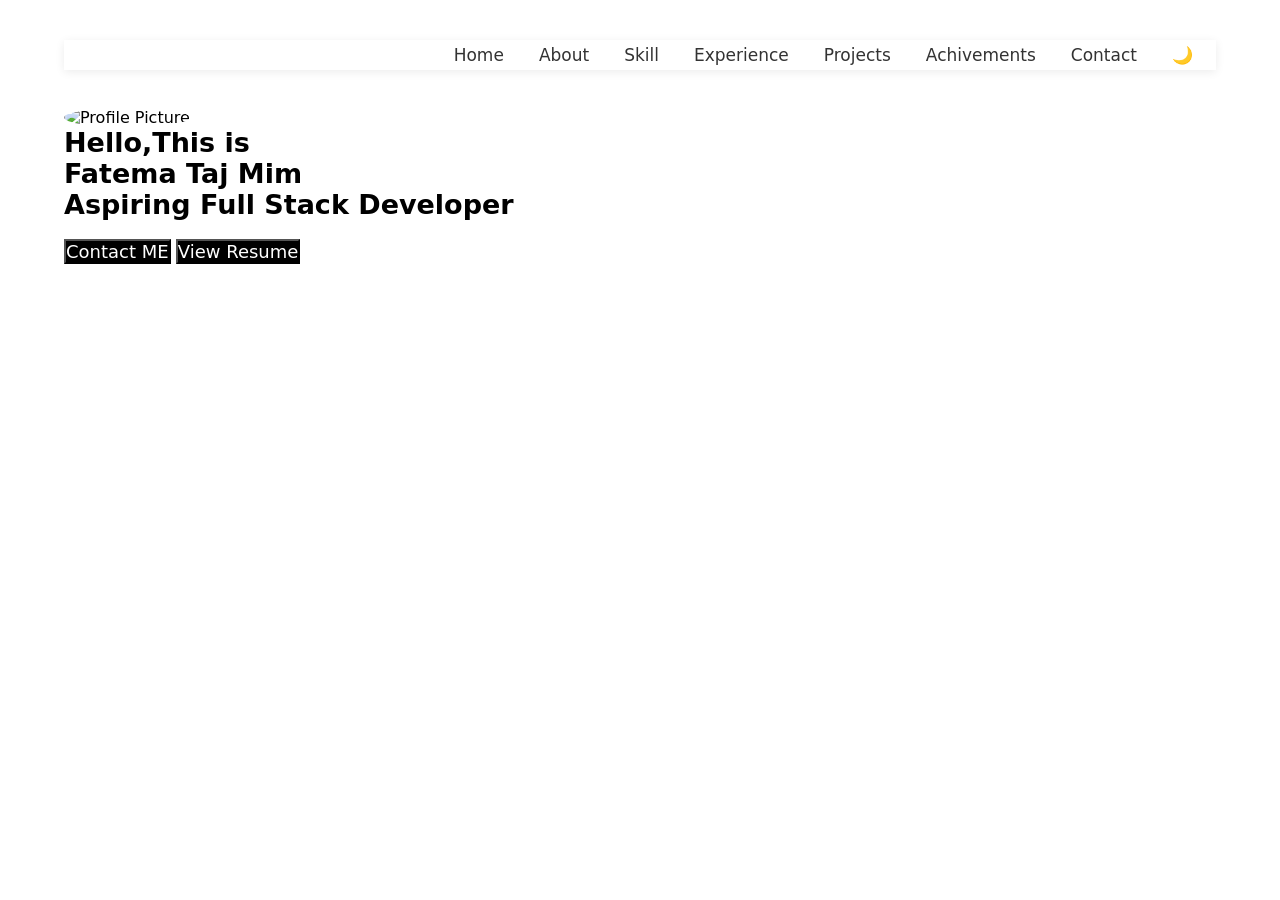
==== front.html @ 82f31d4c "Intially trying to apply my html,css,javascript knowledge through my portfolio project" ====
<!DOCTYPE html>
<html lang="en">
<head >
    <meta charset="UTF-8">
    <meta name="viewport" content="width=device-width, initial-scale=1.0">
    <title>Fatema Taj Mim|Portfolio</title>
    <link rel="Stylesheet" href="style.css">
</head>
<body>
    <nav class="navbar">
        <ul class="nav-links">
            <li><a href="Home.html">Home</a></li>
            <li><a href="About.html">About</a></li>
            <li><a href="Skill.html">Skill</a></li>
            <li><a href="Experience.html">Experience</a></li>
            <li><a href="Projects.html">Projects</a></li>
            <li><a href="Achievement.html">Achivements</a></li>
            <li><a href="Contact.html">Contact</a></li>
            <li><a href="Colormode.html"> 🌙</a></li> <!---letter will change--->
            
        </ul>
       
    </nav>
    <br><br>
      <div class="image">
                 <img src="formal picture.png" alt="Profile Picture">
        </div>
    <section class="intro">
        <h2>Hello,This is</h2><h1>Fatema Taj Mim</h1>
        <h2>Aspiring Full Stack Developer</h2>
    </section>
   
    <br>
    <button onclick="window.location.href='Contact.html'" class="btn">Contact ME</button>
    <button onclick="window.location.href='resume.pdf'" class="btn">View Resume</button>
<srcipt src="script.js"></srcipt>
</body>
</html>
---- style.css ----
*{
    margin:0;
    padding:0;
    box-sizing:border-box;
}

.navbar{
    position:sticky;
    top:0;
    width:100%;
    display:flex;
    justify-content:space-between;
    align-items:center;
    padding:5px 2%;
    background:#fff;
    box-shadow:0 2px 10px rgba(0,0,0,0.08);
    z-index:1000;
}

.nav-links{
    margin-left: auto;
    display:flex;
    list-style:none;
    gap:35px;
}

.nav-links a{
    text-decoration:none;
    color:#333;
    font-size:17px;
    font-weight:500;
    transition:0.3s;
    display:inline-block;
}

.nav-links a:hover{
    color:#000000;
    transform:scale(1.1);
}
body    {
    font-family:system-ui, -apple-system, BlinkMacSystemFont, 'Segoe UI', Roboto, Oxygen, Ubuntu, Cantarell, 'Open Sans', 'Helvetica Neue', sans-serif;
    margin-top: 40px;
    margin-left: 64px;
    margin-right: 64px;
    margin-bottom: 64px;
    border-style:none;
    background-attachment:fixed;
    background-color: rgb(255, 255, 255);
}
a:hover{
    color: #fbf4f4;
    cursor: pointer;
    zoom:10px;
}
.intro{
    text-align: left;
    font-family: system-ui, -apple-system, BlinkMacSystemFont, 'Segoe UI', Roboto, Oxygen, Ubuntu, Cantarell, 'Open Sans', 'Helvetica Neue', sans-serif;
    font-size:large;
    max-width: 500px;
}
.btn{
    background-color: rgb(0, 0, 0);
    font-family: system-ui, -apple-system, BlinkMacSystemFont, 'Segoe UI', Roboto, Oxygen, Ubuntu, Cantarell, 'Open Sans', 'Helvetica Neue', sans-serif;
    font-size:large;
    color: rgb(255, 255, 255);
    

}

.image img{
    width: 250px;
    height:250px;
    border-radius: 50%;
    object-fit: cover;
    margin-left: auto;
}
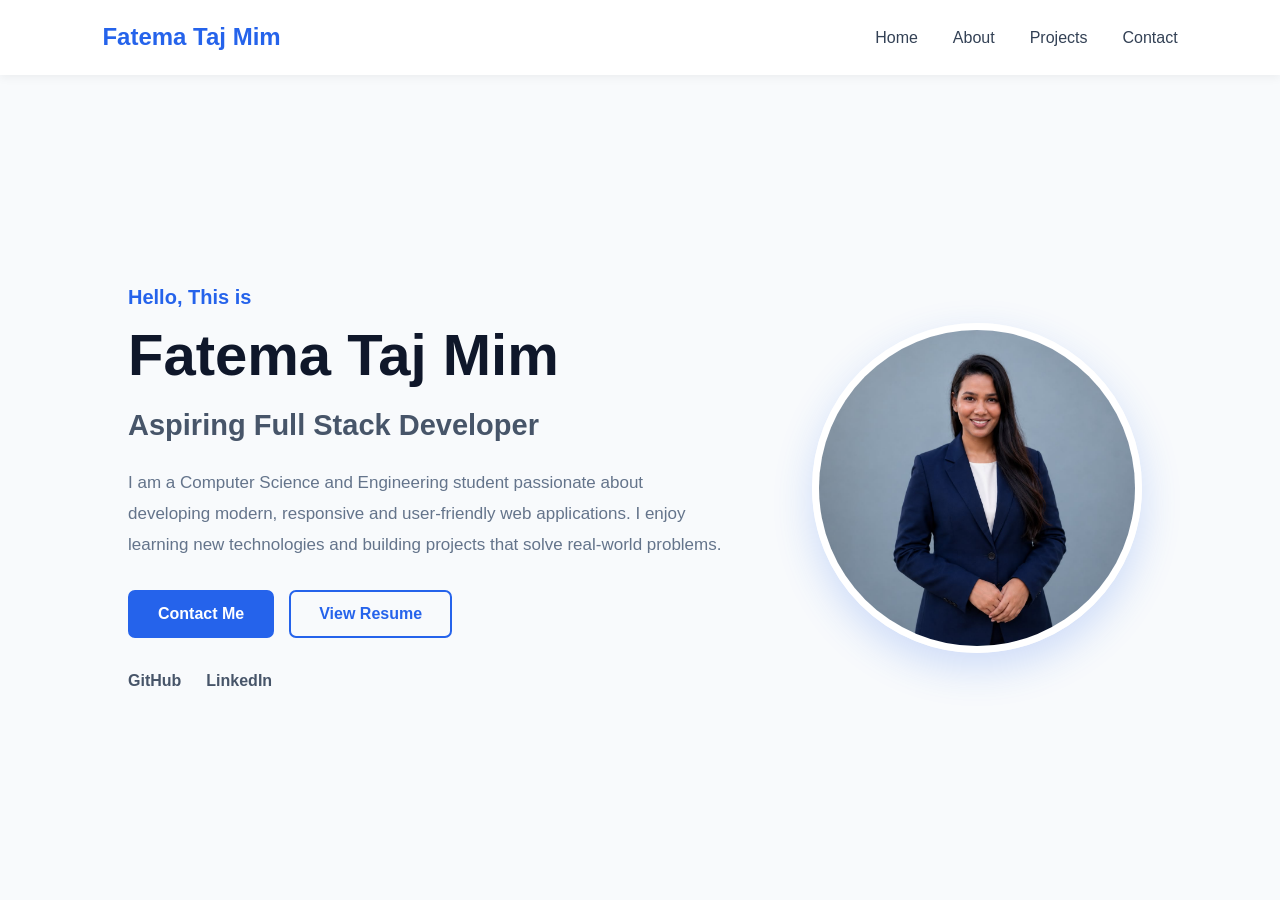
==== commit c7da2d0a: "Create professional portfolio homepage" ====
--- a/front.html
+++ b/front.html
@@ -1,38 +1,134 @@
 <!DOCTYPE html>
 <html lang="en">
-<head >
+
+<head>
+
     <meta charset="UTF-8">
+
     <meta name="viewport" content="width=device-width, initial-scale=1.0">
-    <title>Fatema Taj Mim|Portfolio</title>
-    <link rel="Stylesheet" href="style.css">
+
+    <title>Fatema Taj Mim | Portfolio</title>
+
+    <!-- CSS -->
+    <link rel="stylesheet" href="style.css">
+
+    <!-- JavaScript -->
+    <script src="script.js" defer></script>
+
 </head>
+
 <body>
+
+    <!-- ================================
+         Navigation Bar
+    ================================= -->
+
     <nav class="navbar">
+
+        <div class="logo">
+            <a href="index.html">Fatema Taj Mim</a>
+        </div>
+
         <ul class="nav-links">
-            <li><a href="Home.html">Home</a></li>
-            <li><a href="About.html">About</a></li>
-            <li><a href="Skill.html">Skill</a></li>
-            <li><a href="Experience.html">Experience</a></li>
-            <li><a href="Projects.html">Projects</a></li>
-            <li><a href="Achievement.html">Achivements</a></li>
-            <li><a href="Contact.html">Contact</a></li>
-            <li><a href="Colormode.html"> 🌙</a></li> <!---letter will change--->
-            
+
+            <li>
+                <a href="index.html">Home</a>
+            </li>
+
+            <li>
+                <a href="About.html">About</a>
+            </li>
+
+            <li>
+                <a href="Projects.html">Projects</a>
+            </li>
+
+            <li>
+                <a href="Contact.html">Contact</a>
+            </li>
+
         </ul>
-       
+
     </nav>
-    <br><br>
-      <div class="image">
-                 <img src="formal picture.png" alt="Profile Picture">
+
+
+    <!-- ================================
+         Hero Section
+    ================================= -->
+
+    <section class="hero">
+
+        <!-- Left Side -->
+        <div class="intro">
+
+            <p class="greeting">
+                Hello, This is
+            </p>
+
+            <h1>
+                Fatema Taj Mim
+            </h1>
+
+            <h2>
+                Aspiring Full Stack Developer
+            </h2>
+
+            <p class="description">
+                I am a Computer Science and Engineering student passionate about
+                developing modern, responsive and user-friendly web applications.
+                I enjoy learning new technologies and building projects that
+                solve real-world problems.
+            </p>
+
+
+            <!-- Buttons -->
+            <div class="hero-buttons">
+
+                <button
+                    onclick="window.location.href='Contact.html'"
+                    class="btn contact-btn">
+                    Contact Me
+                </button>
+
+                <button
+                    onclick="window.location.href='resume.pdf'"
+                    class="btn resume-btn">
+                    View Resume
+                </button>
+
+            </div>
+
+
+            <!-- Social Links -->
+            <div class="social-links">
+
+                <a
+                    rel="https://github.com/Taj-mim"
+                    target="_blank">
+                    GitHub
+                </a>
+
+                <a rel="https://www.linkedin.com/in/taj-mim/"
+                    target="_blank">
+                    LinkedIn
+                </a>
+
+            </div>
+
         </div>
-    <section class="intro">
-        <h2>Hello,This is</h2><h1>Fatema Taj Mim</h1>
-        <h2>Aspiring Full Stack Developer</h2>
+
+
+        <!-- Right Side / Profile Picture -->
+        <div class="image">
+
+            <img
+                src="image/formal picture.jpeg"
+                alt="Fatema Taj Mim Profile Picture">
+
+        </div>
+
     </section>
-   
-    <br>
-    <button onclick="window.location.href='Contact.html'" class="btn">Contact ME</button>
-    <button onclick="window.location.href='resume.pdf'" class="btn">View Resume</button>
-<srcipt src="script.js"></srcipt>
+
 </body>
+
 </html>
--- a/style.css
+++ b/style.css
@@ -1,76 +1,508 @@
-*{
-    margin:0;
-    padding:0;
-    box-sizing:border-box;
-}
-
-.navbar{
-    position:sticky;
-    top:0;
-    width:100%;
-    display:flex;
-    justify-content:space-between;
-    align-items:center;
-    padding:5px 2%;
-    background:#fff;
-    box-shadow:0 2px 10px rgba(0,0,0,0.08);
-    z-index:1000;
-}
-
-.nav-links{
-    margin-left: auto;
-    display:flex;
-    list-style:none;
-    gap:35px;
-}
-
-.nav-links a{
-    text-decoration:none;
-    color:#333;
-    font-size:17px;
-    font-weight:500;
-    transition:0.3s;
-    display:inline-block;
-}
-
-.nav-links a:hover{
-    color:#000000;
-    transform:scale(1.1);
-}
-body    {
-    font-family:system-ui, -apple-system, BlinkMacSystemFont, 'Segoe UI', Roboto, Oxygen, Ubuntu, Cantarell, 'Open Sans', 'Helvetica Neue', sans-serif;
-    margin-top: 40px;
-    margin-left: 64px;
-    margin-right: 64px;
-    margin-bottom: 64px;
-    border-style:none;
-    background-attachment:fixed;
-    background-color: rgb(255, 255, 255);
-}
-a:hover{
-    color: #fbf4f4;
+/* ========================================
+   General Settings
+======================================== */
+
+* {
+    margin: 0;
+    padding: 0;
+    box-sizing: border-box;
+}
+
+html {
+    scroll-behavior: smooth;
+}
+
+body {
+    font-family: Arial, Helvetica, sans-serif;
+    background-color: #f8fafc;
+    color: #1e293b;
+    line-height: 1.6;
+}
+
+
+/* ========================================
+   Navigation Bar
+======================================== */
+
+.navbar {
+    width: 100%;
+    min-height: 75px;
+
+    padding: 0 8%;
+
+    display: flex;
+    justify-content: space-between;
+    align-items: center;
+
+    background-color: #ffffff;
+
+    box-shadow: 0 2px 10px rgba(0, 0, 0, 0.06);
+
+    position: sticky;
+    top: 0;
+
+    z-index: 1000;
+}
+
+
+/* Logo */
+
+.logo a {
+    text-decoration: none;
+
+    color: #2563eb;
+
+    font-size: 24px;
+    font-weight: 700;
+
+    transition: 0.3s;
+}
+
+.logo a:hover {
+    color: #1d4ed8;
+}
+
+
+/* Navigation Links */
+
+.nav-links {
+    display: flex;
+
+    align-items: center;
+
+    gap: 35px;
+
+    list-style: none;
+}
+
+.nav-links a {
+    position: relative;
+
+    text-decoration: none;
+
+    color: #334155;
+
+    font-size: 16px;
+    font-weight: 500;
+
+    padding: 5px 0;
+
+    transition: color 0.3s ease;
+}
+
+
+/* Hover */
+
+.nav-links a:hover {
+    color: #2563eb;
+}
+
+
+/* Active Link */
+
+.nav-links a.active {
+    color: #2563eb;
+}
+
+
+/* Active Link Underline */
+
+.nav-links a.active::after {
+    content: "";
+
+    position: absolute;
+
+    left: 0;
+    bottom: -5px;
+
+    width: 100%;
+    height: 2px;
+
+    background-color: #2563eb;
+
+    border-radius: 5px;
+}
+
+
+/* ========================================
+   Hero Section
+======================================== */
+
+.hero {
+    min-height: calc(100vh - 75px);
+
+    padding: 80px 10%;
+
+    display: flex;
+
+    align-items: center;
+
+    justify-content: space-between;
+
+    gap: 70px;
+}
+
+
+/* ========================================
+   Introduction
+======================================== */
+
+.intro {
+    flex: 1;
+
+    max-width: 650px;
+}
+
+
+/* Greeting */
+
+.greeting {
+    color: #2563eb;
+
+    font-size: 20px;
+
+    font-weight: 600;
+
+    margin-bottom: 10px;
+}
+
+
+/* Name */
+
+.intro h1 {
+    font-size: 58px;
+
+    font-weight: 700;
+
+    line-height: 1.1;
+
+    color: #0f172a;
+
+    margin-bottom: 15px;
+}
+
+
+/* Job Title */
+
+.intro h2 {
+    font-size: 29px;
+
+    font-weight: 600;
+
+    color: #475569;
+
+    margin-bottom: 20px;
+}
+
+
+/* Description */
+
+.description {
+    max-width: 600px;
+
+    font-size: 17px;
+
+    color: #64748b;
+
+    line-height: 1.8;
+
+    margin-bottom: 30px;
+}
+
+
+/* ========================================
+   Buttons
+======================================== */
+
+.hero-buttons {
+    display: flex;
+
+    gap: 15px;
+
+    margin-top: 10px;
+}
+
+
+.btn {
+    padding: 13px 28px;
+
+    border-radius: 7px;
+
+    font-size: 16px;
+
+    font-weight: 600;
+
     cursor: pointer;
-    zoom:10px;
-}
-.intro{
-    text-align: left;
-    font-family: system-ui, -apple-system, BlinkMacSystemFont, 'Segoe UI', Roboto, Oxygen, Ubuntu, Cantarell, 'Open Sans', 'Helvetica Neue', sans-serif;
-    font-size:large;
-    max-width: 500px;
-}
-.btn{
-    background-color: rgb(0, 0, 0);
-    font-family: system-ui, -apple-system, BlinkMacSystemFont, 'Segoe UI', Roboto, Oxygen, Ubuntu, Cantarell, 'Open Sans', 'Helvetica Neue', sans-serif;
-    font-size:large;
-    color: rgb(255, 255, 255);
-    
-
-}
-
-.image img{
-    width: 250px;
-    height:250px;
+
+    transition: all 0.3s ease;
+}
+
+
+/* Contact Button */
+
+.contact-btn {
+    background-color: #2563eb;
+
+    color: white;
+
+    border: 2px solid #2563eb;
+}
+
+.contact-btn:hover {
+    background-color: #1d4ed8;
+
+    border-color: #1d4ed8;
+
+    transform: translateY(-3px);
+
+    box-shadow: 0 8px 20px rgba(37, 99, 235, 0.25);
+}
+
+
+/* Resume Button */
+
+.resume-btn {
+    background-color: transparent;
+
+    color: #2563eb;
+
+    border: 2px solid #2563eb;
+}
+
+.resume-btn:hover {
+    background-color: #2563eb;
+
+    color: white;
+
+    transform: translateY(-3px);
+}
+
+
+/* ========================================
+   Social Links
+======================================== */
+
+.social-links {
+    display: flex;
+
+    gap: 25px;
+
+    margin-top: 30px;
+}
+
+.social-links a {
+    text-decoration: none;
+
+    color: #475569;
+
+    font-size: 16px;
+
+    font-weight: 600;
+
+    transition: all 0.3s ease;
+}
+
+.social-links a:hover {
+    color: #2563eb;
+
+    transform: translateY(-2px);
+}
+
+
+/* ========================================
+   Profile Image
+======================================== */
+
+.image {
+    flex: 0 0 350px;
+
+    display: flex;
+
+    justify-content: center;
+
+    align-items: center;
+}
+
+
+.image img {
+    width: 330px;
+    height: 330px;
+
+    object-fit: cover;
+
     border-radius: 50%;
-    object-fit: cover;
-    margin-left: auto;
+
+    border: 7px solid #ffffff;
+
+    box-shadow:
+        0 15px 40px rgba(37, 99, 235, 0.20);
+
+    transition: transform 0.4s ease,
+                box-shadow 0.4s ease;
+}
+
+
+/* ========================================
+   Tablet
+======================================== */
+
+@media (max-width: 900px) {
+
+    .hero {
+        padding: 60px 6%;
+
+        gap: 40px;
+    }
+
+    .intro h1 {
+        font-size: 45px;
+    }
+
+    .intro h2 {
+        font-size: 24px;
+    }
+
+    .image {
+        flex: 0 0 280px;
+    }
+
+    .image img {
+        width: 270px;
+        height: 270px;
+    }
+}
+
+
+/* ========================================
+   Mobile
+======================================== */
+
+@media (max-width: 700px) {
+
+    .navbar {
+        padding: 20px 5%;
+
+        flex-direction: column;
+
+        gap: 15px;
+    }
+
+
+    .logo a {
+        font-size: 22px;
+    }
+
+
+    .nav-links {
+        gap: 18px;
+    }
+
+
+    .nav-links a {
+        font-size: 14px;
+    }
+
+
+    .hero {
+        padding: 60px 5%;
+
+        flex-direction: column-reverse;
+
+        text-align: center;
+    }
+
+
+    .image {
+        flex: none;
+    }
+
+
+    .image img {
+        width: 240px;
+        height: 240px;
+    }
+
+
+    .intro {
+        max-width: 100%;
+    }
+
+
+    .intro h1 {
+        font-size: 40px;
+    }
+
+
+    .intro h2 {
+        font-size: 22px;
+    }
+
+
+    .greeting {
+        font-size: 18px;
+    }
+
+
+    .description {
+        font-size: 15px;
+    }
+
+
+    .hero-buttons {
+        justify-content: center;
+
+        flex-wrap: wrap;
+    }
+
+
+    .social-links {
+        justify-content: center;
+    }
+}
+
+
+/* ========================================
+   Small Mobile
+======================================== */
+
+@media (max-width: 450px) {
+
+    .nav-links {
+        gap: 12px;
+    }
+
+
+    .nav-links a {
+        font-size: 13px;
+    }
+
+
+    .image img {
+        width: 200px;
+        height: 200px;
+    }
+
+
+    .intro h1 {
+        font-size: 34px;
+    }
+
+
+    .intro h2 {
+        font-size: 20px;
+    }
+
+
+    .hero-buttons {
+        flex-direction: column;
+
+        align-items: center;
+    }
+
+
+    .btn {
+        width: 100%;
+
+        max-width: 220px;
+    }
 }
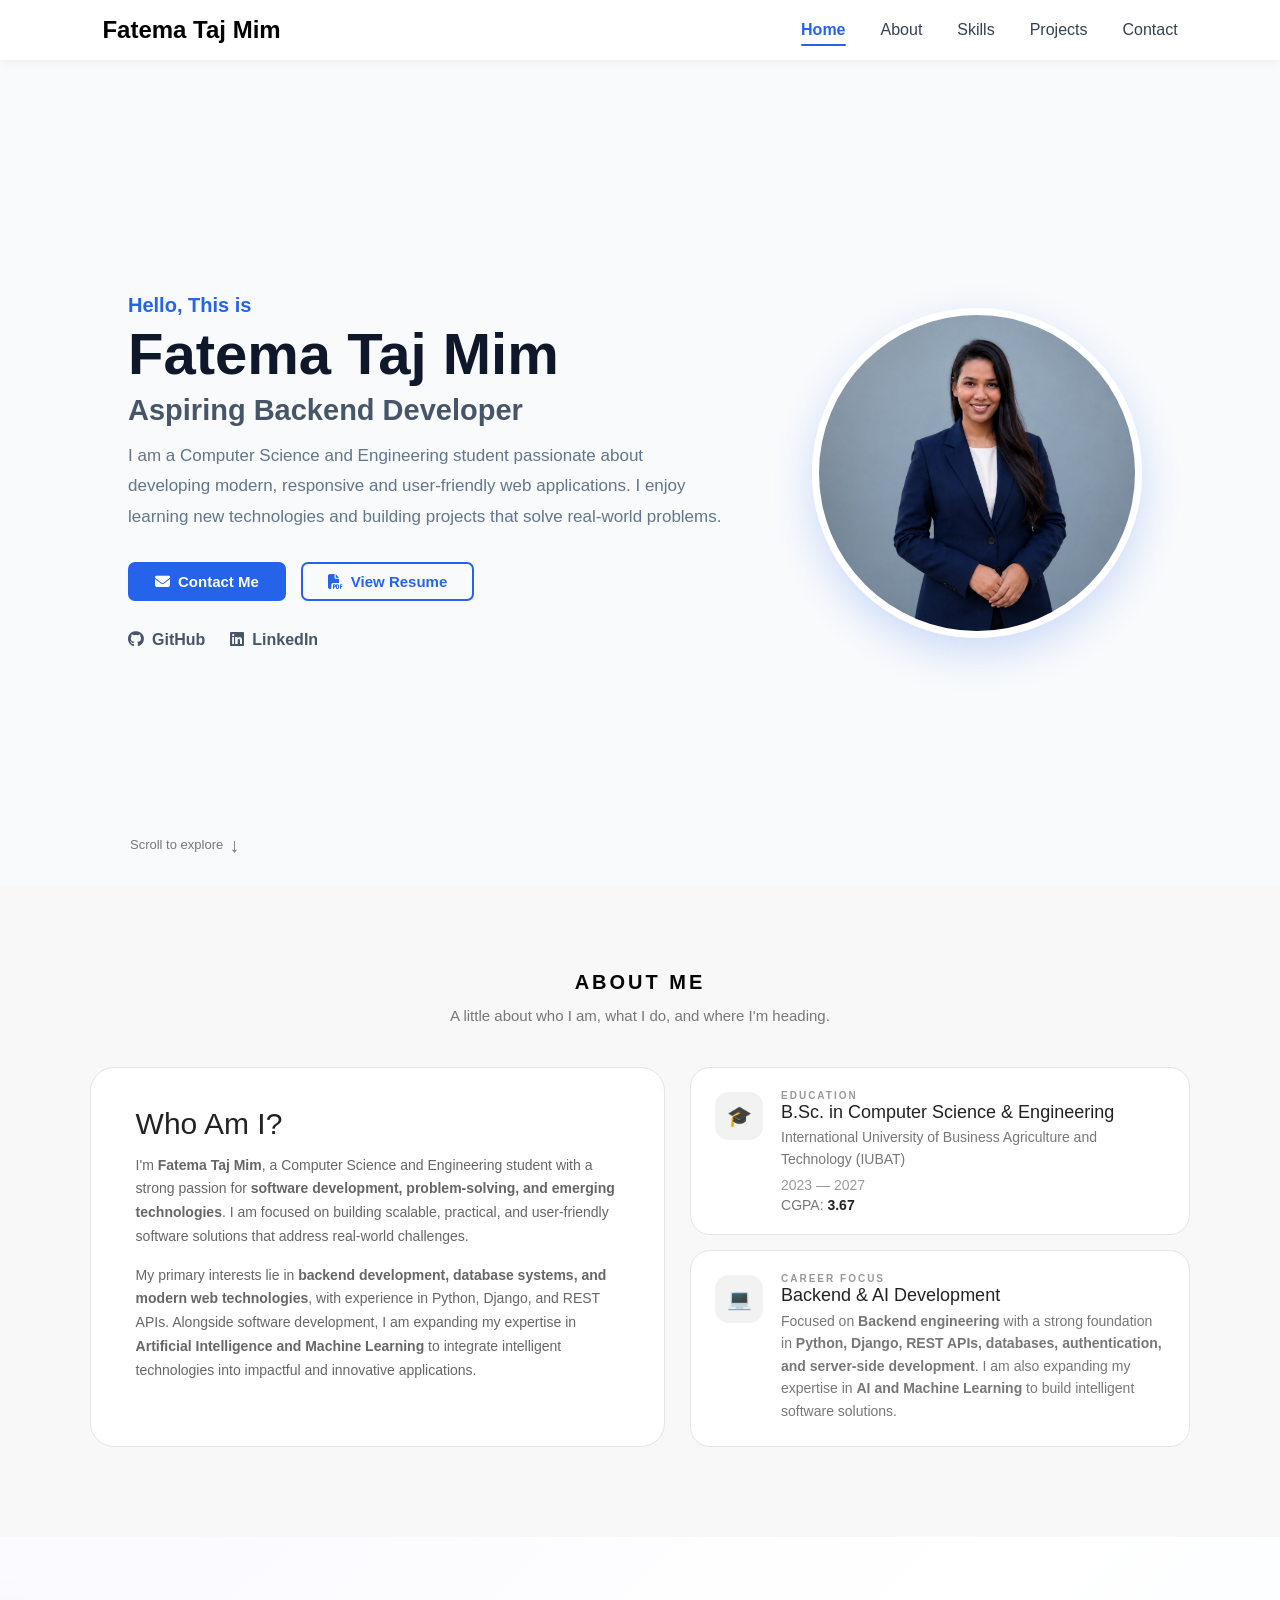
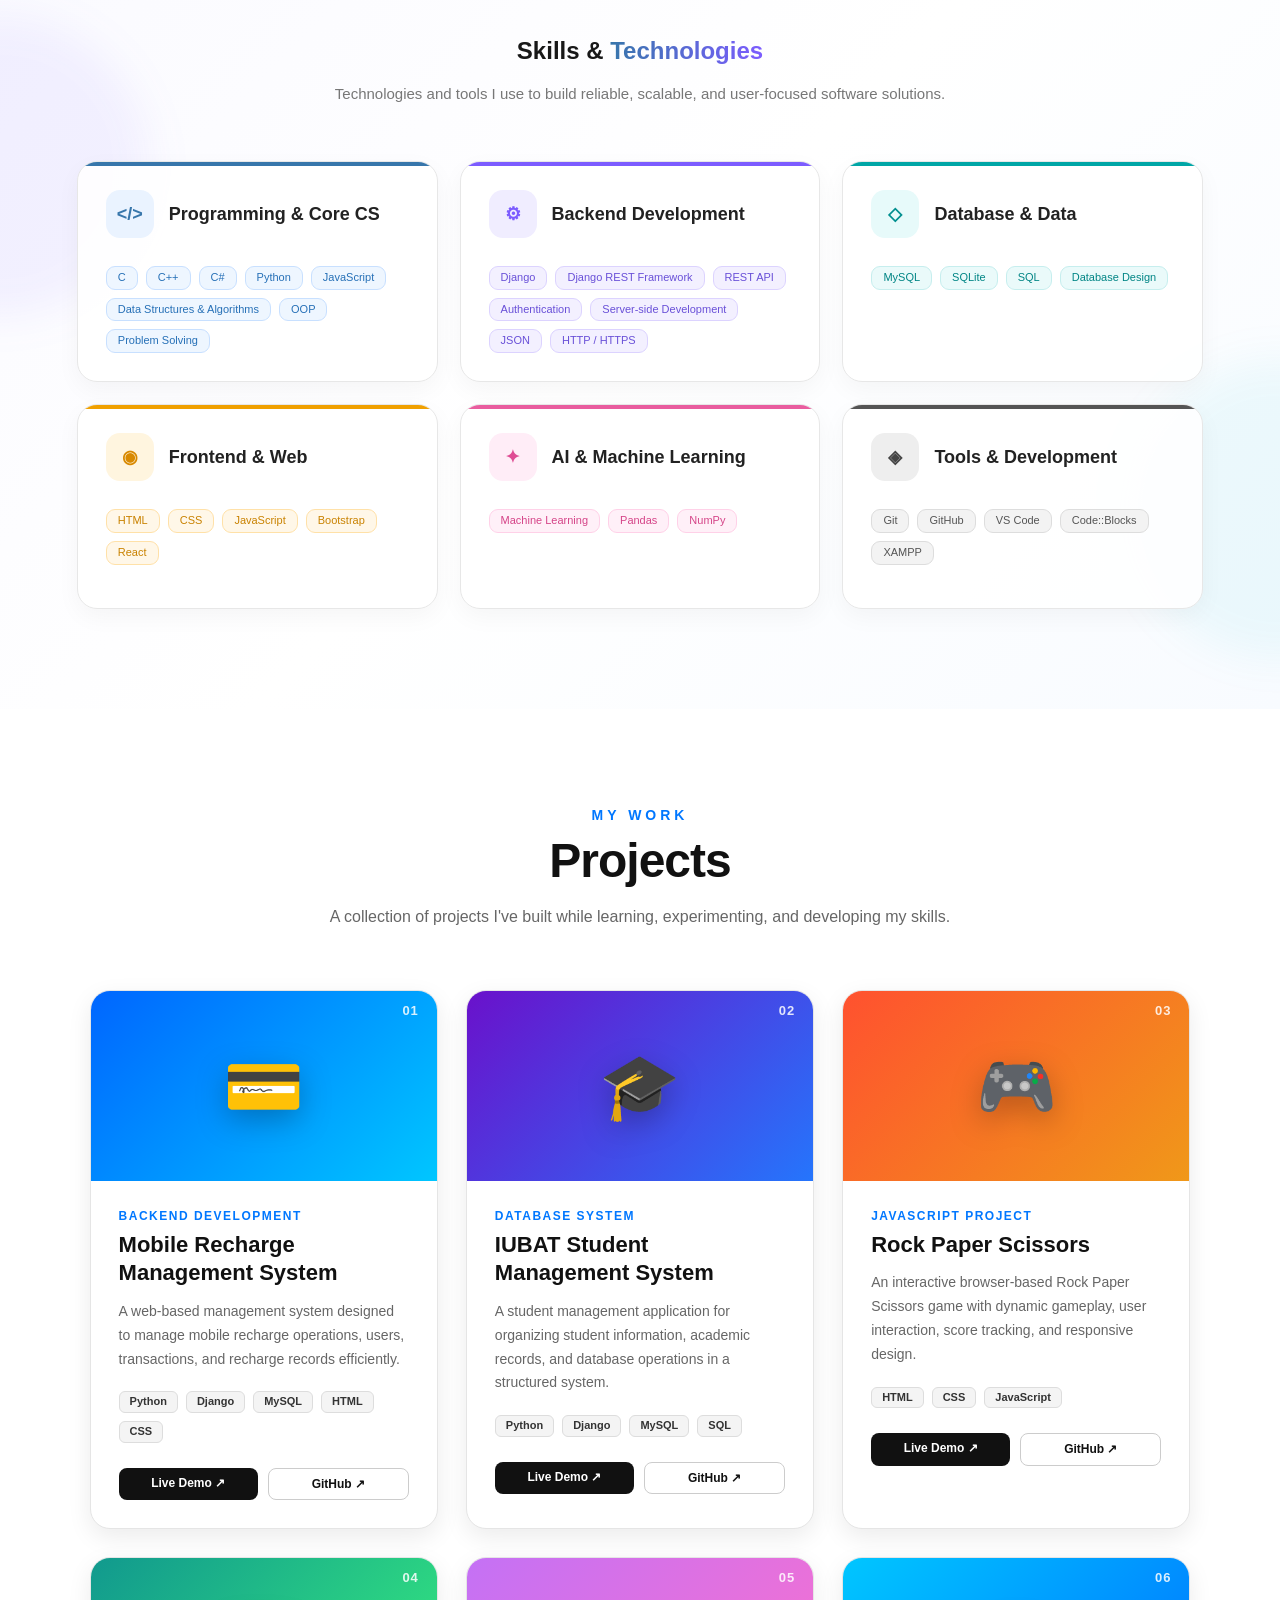
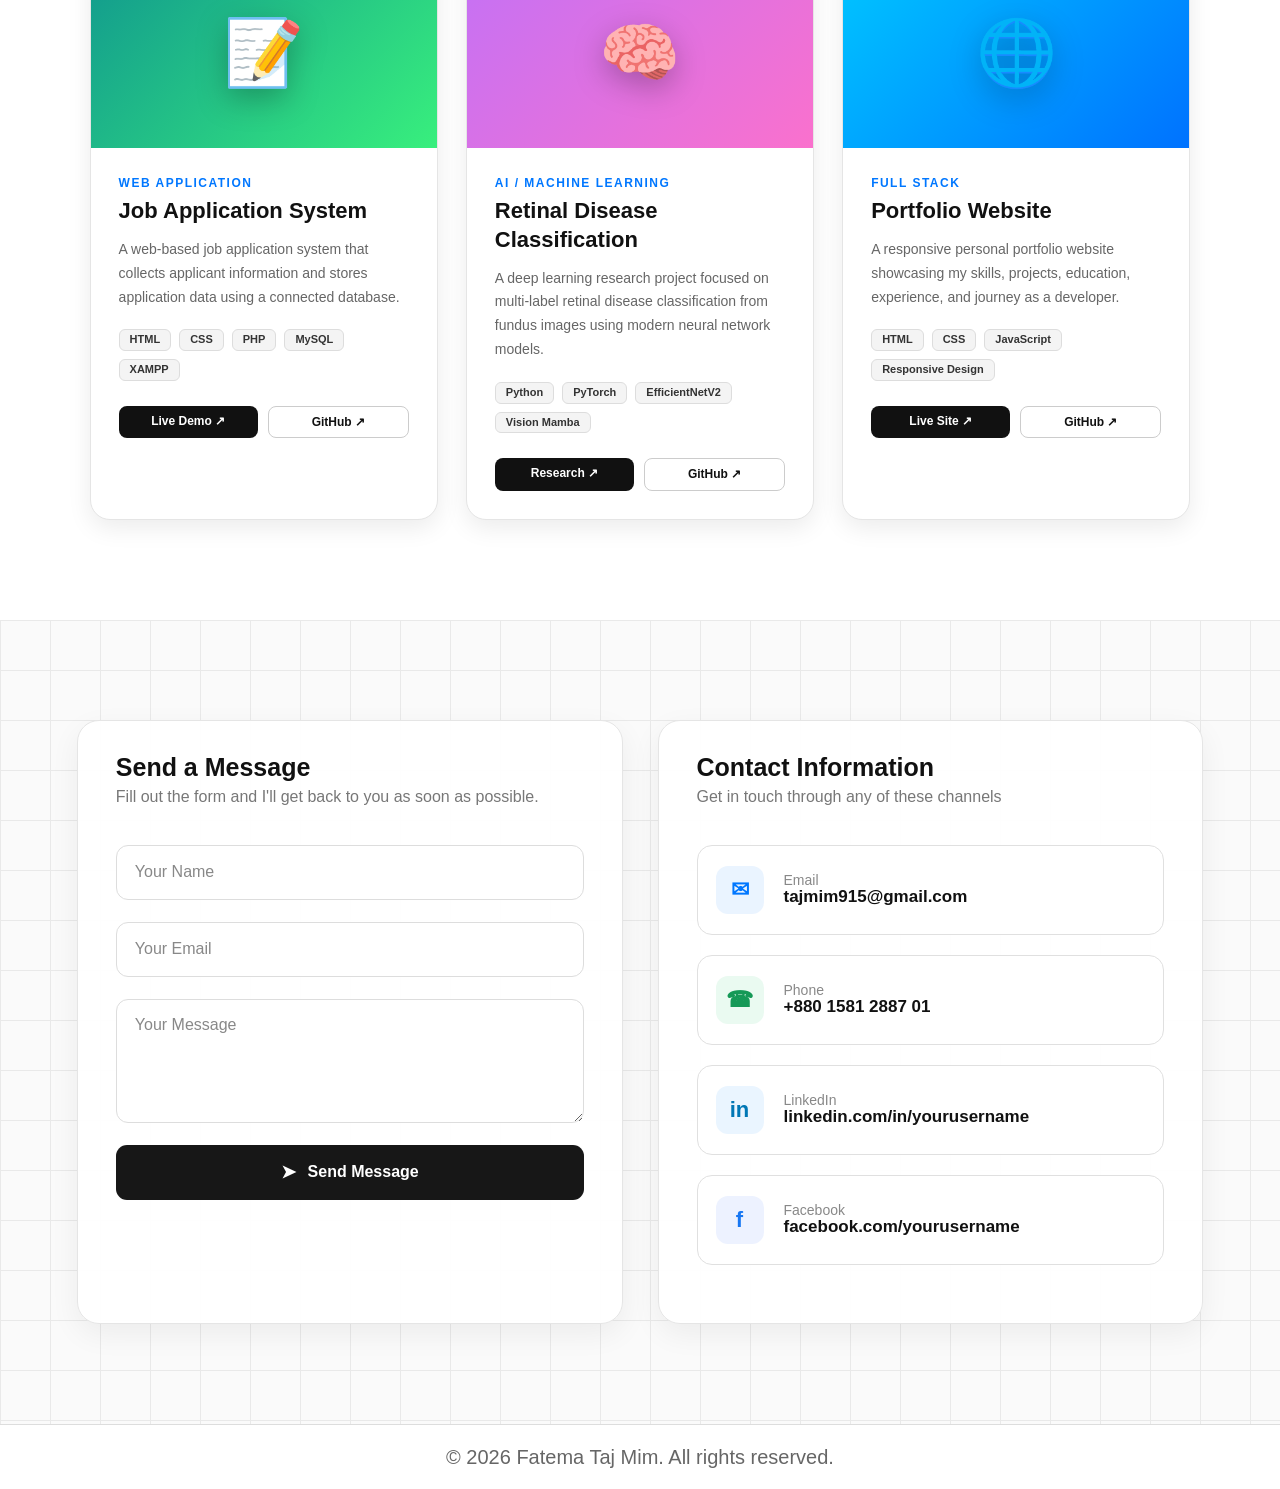
==== commit fe067b52: "Finalize portfolio design and layout" ====
--- a/front.html
+++ b/front.html
@@ -12,51 +12,41 @@
     <!-- CSS -->
     <link rel="stylesheet" href="style.css">
 
+    <link
+    rel="stylesheet"
+    href="https://cdnjs.cloudflare.com/ajax/libs/font-awesome/6.5.2/css/all.min.css">
+    
     <!-- JavaScript -->
     <script src="script.js" defer></script>
 
+
 </head>
 
 <body>
 
-    <!-- ================================
-         Navigation Bar
-    ================================= -->
+    <!--  NAVIGATION BAR -->
 
     <nav class="navbar">
 
         <div class="logo">
-            <a href="index.html">Fatema Taj Mim</a>
+            <a href="#home">Fatema Taj Mim</a>
         </div>
 
         <ul class="nav-links">
-
-            <li>
-                <a href="index.html">Home</a>
-            </li>
-
-            <li>
-                <a href="About.html">About</a>
-            </li>
-
-            <li>
-                <a href="Projects.html">Projects</a>
-            </li>
-
-            <li>
-                <a href="Contact.html">Contact</a>
-            </li>
-
+            <li><a href="#home">Home</a></li>
+            <li><a href="#about">About</a></li>
+            <li><a href="#skills">Skills</a></li>
+            <!-- THIS WILL I USE LETTER <li><a href="#experience">Experience</a></li> -->
+            <li><a href="#projects">Projects</a></li>
+            <li><a href="#contact">Contact</a></li>
         </ul>
 
     </nav>
 
 
-    <!-- ================================
-         Hero Section
-    ================================= -->
-
-    <section class="hero">
+    <!--  HERO / HOME SECTION  -->
+
+    <section id="home" class="hero">
 
         <!-- Left Side -->
         <div class="intro">
@@ -70,7 +60,7 @@
             </h1>
 
             <h2>
-                Aspiring Full Stack Developer
+                Aspiring Backend Developer
             </h2>
 
             <p class="description">
@@ -84,39 +74,63 @@
             <!-- Buttons -->
             <div class="hero-buttons">
 
-                <button
-                    onclick="window.location.href='Contact.html'"
-                    class="btn contact-btn">
-                    Contact Me
-                </button>
-
-                <button
-                    onclick="window.location.href='resume.pdf'"
-                    class="btn resume-btn">
-                    View Resume
-                </button>
-
-            </div>
-
-
-            <!-- Social Links -->
-            <div class="social-links">
-
-                <a
-                    rel="https://github.com/Taj-mim"
-                    target="_blank">
-                    GitHub
-                </a>
-
-                <a rel="https://www.linkedin.com/in/taj-mim/"
-                    target="_blank">
-                    LinkedIn
-                </a>
-
-            </div>
-
-        </div>
-
+            <!-- Contact Me -->
+            <button
+                onclick="location.href='#contact'"
+                class="btn contact-btn">
+
+                <i class="fa-solid fa-envelope"></i>
+                Contact Me
+
+            </button>
+
+
+            <!-- View Resume -->
+            <button
+                onclick="window.open('image/Resume-Fatematajmim.pdf', '_blank')"
+                class="btn resume-btn">
+
+                <i class="fa-solid fa-file-pdf"></i>
+                View Resume
+
+            </button>
+
+        </div>
+
+
+        <!-- Social Links -->
+
+        <div class="social-links">
+
+            <!-- GitHub -->
+            <a
+                href="https://github.com/Taj-mim"
+                target="_blank"
+                rel="noopener noreferrer">
+
+                <i class="fa-brands fa-github"></i>
+                GitHub
+
+            </a>
+
+
+            <!-- LinkedIn -->
+            <a
+                href="https://www.linkedin.com/in/taj-mim/"
+                target="_blank"
+                rel="noopener noreferrer">
+
+                <i class="fa-brands fa-linkedin"></i>
+                LinkedIn
+
+            </a>
+           
+        </div>
+        <a href="#about" class="scroll-explore">
+            <span>Scroll to explore</span>
+            <span class="arrow">↓</span>
+        </a>
+    </div>
 
         <!-- Right Side / Profile Picture -->
         <div class="image">
@@ -129,6 +143,837 @@
 
     </section>
 
+
+    <!-- ABOUT SECTION  -->
+
+    <section id="about" class="about-section">
+
+        <div class="about-container">
+
+            <!-- Section Heading -->
+            <div class="section-heading">
+                <span class="section-tag">ABOUT ME</span>
+                <p>
+                    A little about who I am, what I do, and where I'm heading.
+                </p>
+            </div>
+
+            <!-- About Content -->
+            <div class="about-content">
+
+                <!-- Left Side -->
+                <div class="about-intro">
+
+                    <div class="about-card main-card">
+                        
+
+                        <h3>Who Am I?</h3>
+
+                        <p>
+                            I'm <strong>Fatema Taj Mim</strong>, a Computer Science and Engineering
+                            student with a strong passion for <strong>software development,
+                            problem-solving, and emerging technologies</strong>. I am focused on
+                            building scalable, practical, and user-friendly software solutions
+                            that address real-world challenges.
+                        </p>
+
+                        <p>
+                            My primary interests lie in <strong>backend development, database
+                            systems, and modern web technologies</strong>, with experience in
+                            Python, Django, and REST APIs. Alongside software development, I am
+                            expanding my expertise in <strong>Artificial Intelligence and Machine
+                            Learning</strong> to integrate intelligent technologies into impactful
+                            and innovative applications.
+                        </p>
+
+                       
+                    </div>
+
+                </div>
+
+
+                <!-- Right Side -->
+                <div class="about-details">
+
+                    <!-- Education -->
+                    <div class="detail-card">
+                        <div class="detail-icon">🎓</div>
+
+                        <div>
+                            <span class="detail-label">EDUCATION</span>
+
+                            <h3>
+                                B.Sc. in Computer Science & Engineering
+                            </h3>
+
+                            <p>
+                                International University of Business Agriculture
+                                and Technology (IUBAT)
+                            </p>
+
+                            <span class="detail-year">
+                                2023 — 2027
+                            </span>
+                            <span class="CGPA">
+                                CGPA: <strong>3.67</strong>
+                            </span>
+                            
+                        </div>
+                    </div>
+
+
+                    <!-- Career -->
+                    <div class="detail-card">
+                        <div class="detail-icon">💻</div>
+
+                        <div>
+                            <span class="detail-label">CAREER FOCUS</span>
+
+                            <h3>Backend & AI Development</h3>
+
+                           <p>
+                                Focused on <strong>Backend engineering</strong> with a strong foundation
+                                in <strong>Python, Django, REST APIs, databases, authentication, and
+                                server-side development</strong>. I am also expanding my expertise in
+                                <strong>AI and Machine Learning</strong> to build intelligent software
+                                solutions.
+                            </p>
+                        </div>
+                    </div>
+                </div>
+
+            </div>
+
+        </div>
+
+    </section>
+
+
+    <!--  SKILLS SECTION  -->
+
+    <!-- ================= SKILLS SECTION ================= -->
+
+    <section id="skills" class="skills-section">
+
+        <div class="skills-container">
+
+            <!-- Heading -->
+            <div class="skills-heading">
+                <h2>
+                    Skills & <span>Technologies</span>
+                </h2>
+
+                <p>
+                    Technologies and tools I use to build reliable,
+                    scalable, and user-focused software solutions.
+                </p>
+
+            </div>
+
+
+            <!-- Skills Grid -->
+            <div class="skills-grid">
+
+    <!-- 1. Programming & Core CS -->
+    <div class="skill-card programming-card">
+
+        <div class="skill-card-header">
+
+            <div class="skill-icon">
+                &lt;/&gt;
+            </div>
+
+            <div>
+                <h3>Programming & Core CS</h3>
+            </div>
+
+        </div>
+
+        <div class="skill-tags">
+            <span>C</span>
+            <span>C++</span>
+            <span>C#</span>
+            <span>Python</span>
+            <span>JavaScript</span>
+            <span>Data Structures & Algorithms</span>
+            <span>OOP</span>
+            <span>Problem Solving</span>
+        </div>
+
+    </div>
+
+
+    <!-- 2. Backend Development -->
+    <div class="skill-card backend-card">
+
+        <div class="skill-card-header">
+
+            <div class="skill-icon">
+                ⚙
+            </div>
+
+            <div>
+                <h3>Backend Development</h3>
+            </div>
+
+        </div>
+
+        <div class="skill-tags">
+            <span>Django</span>
+            <span>Django REST Framework</span>
+            <span>REST API</span>
+            <span>Authentication</span>
+            <span>Server-side Development</span>
+            <span>JSON</span>
+            <span>HTTP / HTTPS</span>
+        </div>
+
+    </div>
+
+
+    <!-- 3. Database & Data -->
+    <div class="skill-card database-card">
+
+        <div class="skill-card-header">
+
+            <div class="skill-icon">
+                ◇
+            </div>
+
+            <div>
+                <h3>Database & Data</h3>
+            </div>
+
+        </div>
+
+        <div class="skill-tags">
+            <span>MySQL</span>
+            <span>SQLite</span>
+            <span>SQL</span>
+            <span>Database Design</span>
+            
+        </div>
+
+    </div>
+
+
+    <!-- 4. Frontend & Web -->
+    <div class="skill-card frontend-card">
+
+        <div class="skill-card-header">
+
+            <div class="skill-icon">
+                ◉
+            </div>
+
+            <div>
+                <h3>Frontend & Web</h3>
+            </div>
+
+        </div>
+
+        <div class="skill-tags">
+            <span>HTML</span>
+            <span>CSS</span>
+            <span>JavaScript</span>
+            <span>Bootstrap</span>
+            <span>React</span>
+        </div>
+
+    </div>
+
+
+    <!-- 5. AI & Machine Learning -->
+    <div class="skill-card ai-card">
+
+        <div class="skill-card-header">
+
+            <div class="skill-icon">
+                ✦
+            </div>
+
+            <div>
+                <h3>AI & Machine Learning</h3>
+            </div>
+
+        </div>
+
+        <div class="skill-tags">
+            <span>Machine Learning</span>
+            <span>Pandas</span>
+            <span>NumPy</span>
+            <!-- <span>Deep Learning</span>
+            <span>Computer Vision</span>
+            <span>PyTorch</span> -->
+            
+        </div>
+
+    </div>
+
+
+    <!-- 6. Tools & Development -->
+    <div class="skill-card tools-card">
+
+        <div class="skill-card-header">
+
+            <div class="skill-icon">
+                ◈
+            </div>
+
+            <div>
+                <h3>Tools & Development</h3>
+            </div>
+
+        </div>
+
+        <div class="skill-tags">
+            <span>Git</span>
+            <span>GitHub</span>
+            <span>VS Code</span>
+            <span>Code::Blocks</span>
+            <span>XAMPP</span>
+        </div>
+
+    </div>
+
+</div>
+
+        </div>
+
+    </section>
+
+
+    <!--  EXPERIENCE SECTION 
+
+    <section id="experience" class="content-section">
+
+        <h2>Experience</h2>
+
+        <p>
+            My experience and professional activities.
+        </p>
+
+    </section> -->
+
+
+    <!-- PROJECTS SECTION  -->
+
+    <!-- ================= PROJECTS SECTION ================= -->
+
+<section class="projects-section" id="projects">
+
+    <div class="section-heading">
+
+        <span class="section-tag">MY WORK</span>
+
+        <h2>Projects</h2>
+
+        <p>
+            A collection of projects I've built while learning,
+            experimenting, and developing my skills.
+        </p>
+
+    </div>
+
+
+    <div class="projects-grid">
+
+
+        <!-- Project 1 -->
+        <div class="project-card">
+
+            <div class="project-image project-blue">
+
+                <div class="project-icon">
+                    💳
+                </div>
+
+                <span class="project-number">01</span>
+
+            </div>
+
+
+            <div class="project-content">
+
+                <span class="project-category">
+                    Backend Development
+                </span>
+
+                <h3>Mobile Recharge Management System</h3>
+
+                <p>
+                    A web-based management system designed to manage
+                    mobile recharge operations, users, transactions,
+                    and recharge records efficiently.
+                </p>
+
+
+                <div class="project-tech">
+
+                    <span>Python</span>
+                    <span>Django</span>
+                    <span>MySQL</span>
+                    <span>HTML</span>
+                    <span>CSS</span>
+
+                </div>
+
+
+                <div class="project-links">
+
+                    <a href="#" class="project-btn primary-btn">
+                        Live Demo ↗
+                    </a>
+
+                    <a href="#" class="project-btn github-btn">
+                        GitHub ↗
+                    </a>
+
+                </div>
+
+            </div>
+
+        </div>
+
+
+
+        <!-- Project 2 -->
+        <div class="project-card">
+
+            <div class="project-image project-purple">
+
+                <div class="project-icon">
+                    🎓
+                </div>
+
+                <span class="project-number">02</span>
+
+            </div>
+
+
+            <div class="project-content">
+
+                <span class="project-category">
+                    Database System
+                </span>
+
+                <h3>IUBAT Student Management System</h3>
+
+                <p>
+                    A student management application for organizing
+                    student information, academic records, and
+                    database operations in a structured system.
+                </p>
+
+
+                <div class="project-tech">
+
+                    <span>Python</span>
+                    <span>Django</span>
+                    <span>MySQL</span>
+                    <span>SQL</span>
+
+                </div>
+
+
+                <div class="project-links">
+
+                    <a href="#" class="project-btn primary-btn">
+                        Live Demo ↗
+                    </a>
+
+                    <a href="#" class="project-btn github-btn">
+                        GitHub ↗
+                    </a>
+
+                </div>
+
+            </div>
+
+        </div>
+
+
+
+        <!-- Project 3 -->
+        <div class="project-card">
+
+            <div class="project-image project-orange">
+
+                <div class="project-icon">
+                    🎮
+                </div>
+
+                <span class="project-number">03</span>
+
+            </div>
+
+
+            <div class="project-content">
+
+                <span class="project-category">
+                    JavaScript Project
+                </span>
+
+                <h3>Rock Paper Scissors</h3>
+
+                <p>
+                    An interactive browser-based Rock Paper Scissors
+                    game with dynamic gameplay, user interaction,
+                    score tracking, and responsive design.
+                </p>
+
+
+                <div class="project-tech">
+
+                    <span>HTML</span>
+                    <span>CSS</span>
+                    <span>JavaScript</span>
+
+                </div>
+
+
+                <div class="project-links">
+
+                    <a href="#" class="project-btn primary-btn">
+                        Live Demo ↗
+                    </a>
+
+                    <a href="#" class="project-btn github-btn">
+                        GitHub ↗
+                    </a>
+
+                </div>
+
+            </div>
+
+        </div>
+
+
+
+        <!-- Project 4 -->
+        <div class="project-card">
+
+            <div class="project-image project-green">
+
+                <div class="project-icon">
+                    📝
+                </div>
+
+                <span class="project-number">04</span>
+
+            </div>
+
+
+            <div class="project-content">
+
+                <span class="project-category">
+                    Web Application
+                </span>
+
+                <h3>Job Application System</h3>
+
+                <p>
+                    A web-based job application system that collects
+                    applicant information and stores application data
+                    using a connected database.
+                </p>
+
+
+                <div class="project-tech">
+
+                    <span>HTML</span>
+                    <span>CSS</span>
+                    <span>PHP</span>
+                    <span>MySQL</span>
+                    <span>XAMPP</span>
+
+                </div>
+
+
+                <div class="project-links">
+
+                    <a href="#" class="project-btn primary-btn">
+                        Live Demo ↗
+                    </a>
+
+                    <a href="#" class="project-btn github-btn">
+                        GitHub ↗
+                    </a>
+
+                </div>
+
+            </div>
+
+        </div>
+
+
+
+        <!-- Project 5 -->
+        <div class="project-card">
+
+            <div class="project-image project-pink">
+
+                <div class="project-icon">
+                    🧠
+                </div>
+
+                <span class="project-number">05</span>
+
+            </div>
+
+
+            <div class="project-content">
+
+                <span class="project-category">
+                    AI / Machine Learning
+                </span>
+
+                <h3>Retinal Disease Classification</h3>
+
+                <p>
+                    A deep learning research project focused on
+                    multi-label retinal disease classification from
+                    fundus images using modern neural network models.
+                </p>
+
+
+                <div class="project-tech">
+
+                    <span>Python</span>
+                    <span>PyTorch</span>
+                    <span>EfficientNetV2</span>
+                    <span>Vision Mamba</span>
+
+                </div>
+
+
+                <div class="project-links">
+
+                    <a href="#" class="project-btn primary-btn">
+                        Research ↗
+                    </a>
+
+                    <a href="#" class="project-btn github-btn">
+                        GitHub ↗
+                    </a>
+
+                </div>
+
+            </div>
+
+        </div>
+
+
+
+        <!-- Project 6 -->
+        <div class="project-card">
+
+            <div class="project-image project-cyan">
+
+                <div class="project-icon">
+                    🌐
+                </div>
+
+                <span class="project-number">06</span>
+
+            </div>
+
+
+            <div class="project-content">
+
+                <span class="project-category">
+                    Full Stack
+                </span>
+
+                <h3>Portfolio Website</h3>
+
+                <p>
+                    A responsive personal portfolio website showcasing
+                    my skills, projects, education, experience, and
+                    journey as a developer.
+                </p>
+
+
+                <div class="project-tech">
+
+                    <span>HTML</span>
+                    <span>CSS</span>
+                    <span>JavaScript</span>
+                    <span>Responsive Design</span>
+
+                </div>
+
+
+                <div class="project-links">
+
+                    <a href="#" class="project-btn primary-btn">
+                        Live Site ↗
+                    </a>
+
+                    <a href="#" class="project-btn github-btn">
+                        GitHub ↗
+                    </a>
+
+                </div>
+
+            </div>
+
+        </div>
+
+    </div>
+
+</section>
+
+    <!--  CONTACT SECTION  -->
+
+    <!-- ================= CONTACT SECTION ================= -->
+<!-- ================= CONTACT SECTION ================= -->
+
+<section class="contact-section" id="contact">
+
+    <div class="contact-wrapper">
+
+        <!-- LEFT: SEND MESSAGE -->
+        <div class="contact-card message-card">
+
+            <h2>Send a Message</h2>
+
+            <p class="contact-subtitle">
+                Fill out the form and I'll get back to you as soon as possible.
+            </p>
+
+            <form class="contact-form">
+
+                <input
+                    type="text"
+                    name="name"
+                    placeholder="Your Name"
+                    required
+                >
+
+                <input
+                    type="email"
+                    name="email"
+                    placeholder="Your Email"
+                    required
+                >
+
+                <textarea
+                    name="message"
+                    placeholder="Your Message"
+                    rows="5"
+                    required
+                ></textarea>
+
+                <button type="submit" class="send-message-btn">
+                    <span class="send-icon">➤</span>
+                    Send Message
+                </button>
+
+            </form>
+
+        </div>
+
+
+        <!-- RIGHT: CONTACT INFORMATION -->
+        <div class="contact-card information-card">
+
+            <h2>Contact Information</h2>
+
+            <p class="contact-subtitle">
+                Get in touch through any of these channels
+            </p>
+
+
+            <!-- Email -->
+            <a
+                href="mailto:your.email@gmail.com"
+                class="contact-info-item"
+            >
+
+                <div class="info-icon email-icon">
+                    ✉
+                </div>
+
+                <div class="info-text">
+                    <span>Email</span>
+                    <strong>tajmim915@gmail.com</strong>
+                </div>
+
+            </a>
+
+
+            <!-- Phone -->
+            <a
+                href="tel:+8801581288701"
+                class="contact-info-item"
+            >
+
+                <div class="info-icon phone-icon">
+                    ☎
+                </div>
+
+                <div class="info-text">
+                    <span>Phone</span>
+                    <strong>+880 1581 2887 01</strong>
+                </div>
+
+            </a>
+
+
+           <!-- LinkedIn -->
+            <a href="https://www.linkedin.com/in/yourusername"
+            target="_blank"
+            rel="noopener noreferrer"
+            class="contact-info-item">
+
+                <div class="info-icon linkedin-icon">
+                    in
+                </div>
+
+                <div class="info-text">
+                    <span>LinkedIn</span>
+                    <strong>linkedin.com/in/yourusername</strong>
+                </div>
+
+            </a>
+
+
+            <!-- Facebook -->
+            <a href="https://www.facebook.com/yourusername"
+            target="_blank"
+            rel="noopener noreferrer"
+            class="contact-info-item">
+
+                <div class="info-icon facebook-icon">
+                    f
+                </div>
+
+                <div class="info-text">
+                    <span>Facebook</span>
+                    <strong>facebook.com/yourusername</strong>
+                </div>
+
+            </a>
+
+        </div>
+
+
+</section>
+<!-- ================= FINAL MESSAGE ================= -->
+
+
+
+<!-- ================= FOOTER ================= -->
+
+<footer class="footer">
+
+    <p>
+        © 2026 Fatema Taj Mim. All rights reserved.
+    </p>
+
+</footer>
+
 </body>
 
 </html>
--- a/style.css
+++ b/style.css
@@ -1,6 +1,4 @@
-/* ========================================
-   General Settings
-======================================== */
+/* General Settings */
 
 * {
     margin: 0;
@@ -16,18 +14,14 @@
     font-family: Arial, Helvetica, sans-serif;
     background-color: #f8fafc;
     color: #1e293b;
-    line-height: 1.6;
-}
-
-
-/* ========================================
-   Navigation Bar
-======================================== */
+    line-height: 0.7;
+}
+
+/*Navigation Bar*/
 
 .navbar {
     width: 100%;
-    min-height: 75px;
-
+    min-height: 60px;
     padding: 0 8%;
 
     display: flex;
@@ -35,9 +29,7 @@
     align-items: center;
 
     background-color: #ffffff;
-
     box-shadow: 0 2px 10px rgba(0, 0, 0, 0.06);
-
     position: sticky;
     top: 0;
 
@@ -50,18 +42,27 @@
 .logo a {
     text-decoration: none;
 
-    color: #2563eb;
+    color: #000000;
 
     font-size: 24px;
     font-weight: 700;
 
-    transition: 0.3s;
+    display: inline-block;
+
+    transition: all 0.3s ease;
 }
 
 .logo a:hover {
-    color: #1d4ed8;
-}
-
+    color: #000000;
+
+    transform: translateY(-3px);
+
+    text-shadow: 0 4px 10px rgba(0, 0, 0, 0.15);
+}
+
+.logo a:active {
+    transform: translateY(-1px) scale(0.97);
+}
 
 /* Navigation Links */
 
@@ -87,14 +88,51 @@
 
     padding: 5px 0;
 
-    transition: color 0.3s ease;
-}
-
-
-/* Hover */
+    display: inline-block;
+
+    transition: all 0.3s ease;
+}
+
+/* Active Navigation Link */
+
+.nav-links a.active {
+    color: #000000;
+    font-weight: 700;
+}
+
+.nav-links a.active::after {
+    content: "";
+
+    position: absolute;
+
+    left: 0;
+    bottom: -5px;
+
+    width: 100%;
+    height: 2px;
+
+    background-color: #000000;
+
+    border-radius: 5px;
+}
+
+/* Hover / Pop Up */
 
 .nav-links a:hover {
     color: #2563eb;
+
+    transform: translateY(-3px);
+}
+
+/* Click Effect */
+
+.nav-links a:active {
+    transform: translateY(-1px) scale(0.96);
+}
+/* Hover */
+
+.nav-links a:hover {
+    color: #2563eb;
 }
 
 
@@ -104,7 +142,6 @@
     color: #2563eb;
 }
 
-
 /* Active Link Underline */
 
 .nav-links a.active::after {
@@ -124,11 +161,10 @@
 }
 
 
-/* ========================================
-   Hero Section
-======================================== */
+/* Hero Section */
 
 .hero {
+    position: relative;
     min-height: calc(100vh - 75px);
 
     padding: 80px 10%;
@@ -141,11 +177,42 @@
 
     gap: 70px;
 }
-
-
-/* ========================================
-   Introduction
-======================================== */
+/* Scroll to Explore */
+.scroll-explore {
+    position: absolute;
+    bottom: 30px;
+    left: 130px;
+
+    display: flex;
+    align-items: center;
+    gap: 6px;
+
+    font-size: 13px;
+    color: #777;
+    font-weight: 400;
+
+    text-decoration: none;
+    cursor: pointer;
+    z-index: 10;
+}
+
+.scroll-explore .arrow {
+    font-size: 20px;
+    line-height: 1;
+    animation: scrollDown 1.5s ease-in-out infinite;
+}
+
+@keyframes scrollDown {
+    0%, 100% {
+        transform: translateY(0);
+    }
+
+    50% {
+        transform: translateY(6px);
+    }
+}
+
+/* Introduction */
 
 .intro {
     flex: 1;
@@ -210,9 +277,7 @@
 }
 
 
-/* ========================================
-   Buttons
-======================================== */
+/* Buttons */
 
 .hero-buttons {
     display: flex;
@@ -222,13 +287,12 @@
     margin-top: 10px;
 }
 
-
 .btn {
-    padding: 13px 28px;
+    padding: 9px 25px;
 
     border-radius: 7px;
 
-    font-size: 16px;
+    font-size: 15px;
 
     font-weight: 600;
 
@@ -278,9 +342,7 @@
 }
 
 
-/* ========================================
-   Social Links
-======================================== */
+/* Social Links */
 
 .social-links {
     display: flex;
@@ -307,11 +369,15 @@
 
     transform: translateY(-2px);
 }
-
-
-/* ========================================
-   Profile Image
-======================================== */
+.btn,
+.social-links a {
+    display: inline-flex;
+    align-items: center;
+    justify-content: center;
+    gap: 8px;
+}
+
+/* Profile Image */
 
 .image {
     flex: 0 0 350px;
@@ -340,17 +406,1296 @@
     transition: transform 0.4s ease,
                 box-shadow 0.4s ease;
 }
-
-
-/* ========================================
-   Tablet
-======================================== */
+/* ================= ABOUT SECTION ================= */
+
+.about-section {
+    position: relative;
+    padding: 90px 7%;
+    background: #f8f8f8;
+    overflow: hidden;
+}
+
+.about-container {
+    max-width: 1250px;
+    margin: 0 auto;
+}
+
+
+/* ================= HEADING ================= */
+
+.section-heading {
+    text-align: center;
+    margin-bottom: 45px;
+}
+
+.section-tag {
+    display: inline-block;
+    margin-bottom: 10px;
+
+    font-size: 20px;
+    letter-spacing: 3px;
+    font-weight: 600;
+    color: #060606;
+    font-family: "Space Grotesk", sans-serif;
+}
+
+.section-heading h2 {
+    margin: 0;
+
+    /* Medium size */
+    font-size: clamp(32px, 4vw, 48px);
+    line-height: 1.15;
+
+    font-weight: 500;
+    color: #222;
+}
+
+.section-heading h2 span {
+    color: #777;
+}
+
+.section-heading p {
+    margin-top: 12px;
+
+    font-size: 15px;
+    color: #777;
+}
+
+
+/* ================= MAIN CONTENT ================= */
+
+.about-content {
+    display: grid;
+    grid-template-columns: 1.15fr 1fr;
+    gap: 25px;
+    align-items: stretch;
+}
+
+
+/* ================= MAIN ABOUT CARD ================= */
+
+.about-card {
+    position: relative;
+    height: 100%;
+    padding: 45px;
+
+    background: #fff;
+    border: 1px solid #e5e5e5;
+    border-radius: 24px;
+
+    transition:
+        transform 0.4s ease,
+        box-shadow 0.4s ease;
+}
+
+.about-card:hover {
+    transform: translateY(-6px);
+
+    box-shadow:
+        0 20px 50px rgba(0, 0, 0, 0.08);
+}
+
+.about-card h3 {
+    margin-bottom: 20px;
+
+    font-size: 30px;
+    font-weight: 500;
+    color: #222;
+}
+
+.about-card p {
+    margin-bottom: 15px;
+
+    font-size: 14px;
+    line-height: 1.7;
+    color: #666;
+}
+.CGPA {
+    display: block;
+    margin-top: 10px;
+    font-size: 14px;
+    color: #777;
+}
+
+.CGPA strong {
+    color: #222;
+    font-weight: 600;
+}
+
+
+/* ================= DETAIL CARDS ================= */
+
+.about-details {
+    display: flex;
+    flex-direction: column;
+    gap: 15px;
+}
+
+.detail-card {
+    display: flex;
+    gap: 18px;
+
+    padding: 24px;
+
+    background: #fff;
+    border: 1px solid #e5e5e5;
+    border-radius: 20px;
+
+    transition:
+        transform 0.3s ease,
+        border-color 0.3s ease,
+        box-shadow 0.3s ease;
+}
+
+.detail-card:hover {
+    transform: translateX(6px);
+
+    border-color: #ccc;
+
+    box-shadow:
+        0 12px 30px rgba(0, 0, 0, 0.06);
+}
+
+/* ================= ICON ================= */
+
+.detail-icon {
+    min-width: 48px;
+    height: 48px;
+
+    display: flex;
+    align-items: center;
+    justify-content: center;
+
+    background: #f2f2f2;
+    border-radius: 14px;
+
+    font-size: 20px;
+}
+
+
+/* ================= DETAIL TEXT ================= */
+
+.detail-label {
+    display: block;
+
+    margin-bottom: 7px;
+
+    font-size: 10px;
+    letter-spacing: 2px;
+    font-weight: 600;
+
+    color: #999;
+}
+
+.detail-card h3 {
+    margin-bottom: 8px;
+
+    font-size: 18px;
+    font-weight: 500;
+
+    color: #222;
+}
+
+.detail-card p {
+    margin: 0;
+
+    font-size: 14px;
+    line-height: 1.6;
+
+    color: #777;
+}
+
+.detail-year {
+    display: inline-block;
+
+    margin-top: 10px;
+
+    font-size: 14px;
+    color: #999;
+}
+
+/* ================= SKILLS SECTION ================= */
+
+.skills-section {
+    position: relative;
+
+    padding: 100px 6%;
+
+    background:
+        linear-gradient(
+            135deg,
+            #fafaff 0%,
+            #ffffff 50%,
+            #f8fbff 100%
+        );
+
+    overflow: hidden;
+}
+
+
+/* Subtle background decoration */
+
+.skills-section::before {
+    content: "";
+
+    position: absolute;
+
+    width: 300px;
+    height: 300px;
+
+    top: 80px;
+    left: -150px;
+
+    background: rgba(120, 90, 255, 0.07);
+
+    border-radius: 50%;
+
+    filter: blur(20px);
+}
+
+.skills-section::after {
+    content: "";
+
+    position: absolute;
+
+    width: 300px;
+    height: 300px;
+
+    right: -150px;
+    bottom: 50px;
+
+    background: rgba(0, 180, 200, 0.06);
+
+    border-radius: 50%;
+
+    filter: blur(20px);
+}
+
+
+.skills-container {
+    position: relative;
+
+    max-width: 1250px;
+
+    margin: 0 auto;
+
+    z-index: 1;
+}
+
+
+/* ================= HEADING ================= */
+
+.skills-heading {
+    text-align: center;
+
+    margin-bottom: 55px;
+}
+
+
+.skills-heading h2 {
+    margin: 0;
+
+    font: size 20px;
+
+    line-height: 1.15;
+
+    font-weight: 600;
+
+    color: #181818;
+}
+
+
+.skills-heading h2 span {
+    background: linear-gradient(
+        90deg,
+        #3776ab,
+        #7c5cff
+    );
+
+    -webkit-background-clip: text;
+    background-clip: text;
+    -webkit-text-fill-color: transparent;
+}
+
+
+.skills-heading p {
+    max-width: 650px;
+
+    margin: 16px auto 0;
+
+    font-size: 15px;
+
+    line-height: 1.7;
+
+    color: #777;
+}
+
+
+/* ================= SKILLS GRID ================= */
+
+.skills-grid {
+
+    display: grid;
+
+    grid-template-columns:
+        repeat(3, 1fr);
+
+    gap: 22px;
+}
+
+
+/* ================= SKILL CARD ================= */
+
+.skill-card {
+
+    position: relative;
+
+    padding: 28px;
+
+    min-height: 205px;
+
+    background: rgba(255, 255, 255, 0.9);
+
+    border: 1px solid #e7e7e7;
+
+    border-radius: 20px;
+
+    box-shadow:
+        0 8px 25px rgba(0, 0, 0, 0.04);
+
+    overflow: hidden;
+
+    transition:
+        transform 0.35s ease,
+        box-shadow 0.35s ease,
+        border-color 0.35s ease;
+}
+
+
+.skill-card:hover {
+
+    transform: translateY(-7px);
+
+    box-shadow:
+        0 18px 40px rgba(0, 0, 0, 0.09);
+
+    border-color: #d8d8d8;
+}
+
+
+/* ================= COLOR LINE ================= */
+
+.skill-card::before {
+
+    content: "";
+
+    position: absolute;
+
+    top: 0;
+    left: 0;
+
+    width: 100%;
+
+    height: 4px;
+}
+
+
+.programming-card::before {
+    background: #3776ab;
+}
+
+.backend-card::before {
+    background: #7c5cff;
+}
+
+.database-card::before {
+    background: #00a6a6;
+}
+
+.frontend-card::before {
+    background: #f0a000;
+}
+
+.ai-card::before {
+    background: #e95d9f;
+}
+
+.tools-card::before {
+    background: #555;
+}
+
+
+/* ================= CARD HEADER ================= */
+
+.skill-card-header {
+
+    display: flex;
+
+    align-items: center;
+
+    gap: 15px;
+
+    margin-bottom: 28px;
+}
+
+
+.skill-icon {
+
+    width: 48px;
+    height: 48px;
+
+    flex-shrink: 0;
+
+    display: flex;
+
+    align-items: center;
+    justify-content: center;
+
+    border-radius: 14px;
+
+    font-size: 18px;
+
+    font-weight: 600;
+
+    background: #f1f1f1;
+
+    color: #333;
+
+    transition:
+        transform 0.3s ease,
+        border-radius 0.3s ease;
+}
+
+
+.skill-card:hover .skill-icon {
+
+    transform: rotate(-5deg) scale(1.08);
+
+    border-radius: 17px;
+}
+
+
+/* Icon backgrounds */
+
+.programming-card .skill-icon {
+    background: #eaf3ff;
+    color: #3776ab;
+}
+
+.backend-card .skill-icon {
+    background: #f0edff;
+    color: #7c5cff;
+}
+
+.database-card .skill-icon {
+    background: #e7fafa;
+    color: #008f8f;
+}
+
+.frontend-card .skill-icon {
+    background: #fff5df;
+    color: #d88900;
+}
+
+.ai-card .skill-icon {
+    background: #ffedf7;
+    color: #df4c94;
+}
+
+.tools-card .skill-icon {
+    background: #eeeeee;
+    color: #444;
+}
+
+
+/* ================= CARD TITLE ================= */
+
+
+
+.skill-card h3 {
+
+    margin: 0;
+
+    font-size: 18px;
+
+    font-weight: 550;
+
+    color: #222;
+}
+
+
+/* ================= SKILL TAGS ================= */
+
+.skill-tags {
+
+    display: flex;
+
+    flex-wrap: wrap;
+
+    gap: 8px;
+}
+
+
+.skill-tags span {
+
+    display: inline-flex;
+
+    align-items: center;
+
+    padding: 7px 11px;
+
+    border-radius: 9px;
+
+    font-size: 11px;
+
+    font-weight: 500;
+
+    background: #f7f7f7;
+
+    border: 1px solid #e4e4e4;
+
+    color: #555;
+
+    transition:
+        transform 0.25s ease,
+        background 0.25s ease,
+        color 0.25s ease,
+        border-color 0.25s ease;
+}
+
+
+.skill-tags span:hover {
+
+    transform: translateY(-3px);
+
+    background: #222;
+
+    border-color: #222;
+
+    color: #fff;
+
+    cursor: default;
+}
+
+
+/* ================= CATEGORY TAG COLORS ================= */
+
+/* Programming */
+
+.programming-card .skill-tags span {
+    background: #eef6ff;
+    border-color: #c8e0ff;
+    color: #2670b7;
+}
+
+
+/* Backend */
+
+.backend-card .skill-tags span {
+    background: #f3f0ff;
+    border-color: #dcd3ff;
+    color: #6950d8;
+}
+
+
+/* Database */
+
+.database-card .skill-tags span {
+    background: #eafafa;
+    border-color: #c6eeee;
+    color: #008585;
+}
+
+
+/* Frontend */
+
+.frontend-card .skill-tags span {
+    background: #fff7e8;
+    border-color: #ffe1a8;
+    color: #c98200;
+}
+
+
+/* AI */
+
+.ai-card .skill-tags span {
+    background: #fff0f8;
+    border-color: #ffd1e8;
+    color: #d54488;
+}
+
+
+/* Tools */
+
+.tools-card .skill-tags span {
+    background: #f3f3f3;
+    border-color: #ddd;
+    color: #555;
+}
+
+
+/* ================= HOVER TAG ================= */
+
+.skill-tags span:hover {
+
+    background: #222 !important;
+
+    border-color: #222 !important;
+
+    color: #fff !important;
+}
+.projects-section {
+    padding: 100px 7%;
+    background: #ffffff;
+    color: #111111;
+}
+
+
+/* ---------- SECTION HEADING ---------- */
+
+.projects-section .section-heading {
+    text-align: center;
+    margin-bottom: 60px;
+}
+
+.projects-section .section-tag {
+    display: inline-block;
+    margin-bottom: 12px;
+    font-size: 14px;
+    font-weight: 700;
+    letter-spacing: 4px;
+    color: #0077ff;
+}
+
+.projects-section .section-heading h2 {
+    margin: 0;
+    font-size: 48px;
+    font-weight: 800;
+    letter-spacing: -1px;
+    color: #111111;
+}
+
+.projects-section .section-heading p {
+    max-width: 650px;
+    margin: 15px auto 0;
+    color: #666666;
+    font-size: 16px;
+    line-height: 1.7;
+}
+
+
+/* ---------- PROJECT GRID ---------- */
+
+.projects-grid {
+    display: grid;
+    grid-template-columns: repeat(3, 1fr);
+    gap: 28px;
+    max-width: 1250px;
+    margin: 0 auto;
+}
+
+
+/* ---------- PROJECT CARD ---------- */
+
+.project-card {
+    background: #ffffff;
+    border: 1px solid #e5e5e5;
+    border-radius: 20px;
+    overflow: hidden;
+    transition: 0.35s ease;
+    position: relative;
+    box-shadow: 0 8px 25px rgba(0, 0, 0, 0.08);
+}
+
+.project-card:hover {
+    transform: translateY(-10px);
+    border-color: #cccccc;
+    box-shadow: 0 20px 45px rgba(0, 0, 0, 0.15);
+}
+
+
+/* ---------- PROJECT IMAGE ---------- */
+
+.project-image {
+    height: 190px;
+    display: flex;
+    align-items: center;
+    justify-content: center;
+    position: relative;
+    overflow: hidden;
+}
+
+
+/* Colorful backgrounds */
+
+.project-blue {
+    background: linear-gradient(135deg, #0066ff, #00c6ff);
+}
+
+.project-purple {
+    background: linear-gradient(135deg, #6a11cb, #2575fc);
+}
+
+.project-orange {
+    background: linear-gradient(135deg, #ff512f, #f09819);
+}
+
+.project-green {
+    background: linear-gradient(135deg, #11998e, #38ef7d);
+}
+
+.project-pink {
+    background: linear-gradient(135deg, #c471f5, #fa71cd);
+}
+
+.project-cyan {
+    background: linear-gradient(135deg, #00c6ff, #0072ff);
+}
+
+
+/* ---------- PROJECT ICON ---------- */
+
+.project-icon {
+    font-size: 65px;
+    filter: drop-shadow(0 10px 15px rgba(0, 0, 0, 0.25));
+    transition: 0.35s ease;
+}
+
+.project-card:hover .project-icon {
+    transform: scale(1.12) rotate(3deg);
+}
+
+
+/* ---------- PROJECT NUMBER ---------- */
+
+.project-number {
+    position: absolute;
+    top: 15px;
+    right: 18px;
+    font-size: 13px;
+    font-weight: 700;
+    color: rgba(255, 255, 255, 0.85);
+    letter-spacing: 1px;
+}
+
+
+/* ---------- PROJECT CONTENT ---------- */
+
+.project-content {
+    padding: 28px;
+}
+
+.project-category {
+    display: inline-block;
+    margin-bottom: 10px;
+    color: #0077ff;
+    font-size: 12px;
+    font-weight: 700;
+    letter-spacing: 1.5px;
+    text-transform: uppercase;
+}
+
+.project-content h3 {
+    margin: 0 0 12px;
+    font-size: 22px;
+    line-height: 1.3;
+    color: #111111;
+}
+
+.project-content p {
+    margin: 0 0 20px;
+    color: #666666;
+    font-size: 14px;
+    line-height: 1.7;
+}
+
+
+/* ---------- TECHNOLOGY TAGS ---------- */
+
+.project-tech {
+    display: flex;
+    flex-wrap: wrap;
+    gap: 8px;
+    margin-bottom: 25px;
+}
+
+.project-tech span {
+    padding: 6px 10px;
+    border-radius: 6px;
+    background: #f4f4f4;
+    border: 1px solid #dddddd;
+    color: #333333;
+    font-size: 11px;
+    font-weight: 600;
+}
+
+
+/* ---------- PROJECT BUTTONS ---------- */
+
+.project-links {
+    display: flex;
+    gap: 10px;
+}
+
+.project-btn {
+    flex: 1;
+    padding: 11px 14px;
+    border-radius: 8px;
+    text-align: center;
+    text-decoration: none;
+    font-size: 12px;
+    font-weight: 700;
+    transition: 0.3s ease;
+}
+
+
+/* Live Demo */
+
+.primary-btn {
+    background: #111111;
+    color: #ffffff;
+}
+
+.primary-btn:hover {
+    background: #0077ff;
+    color: #ffffff;
+}
+
+
+/* GitHub */
+
+.github-btn {
+    background: transparent;
+    color: #111111;
+    border: 1px solid #cccccc;
+}
+
+.github-btn:hover {
+    background: #111111;
+    color: #ffffff;
+}
+
+/* =========================================================
+   CONTACT SECTION
+   ========================================================= */
+
+.contact-section {
+    padding: 100px 6%;
+    background-color: #fafafa;
+
+    /* Subtle grid background */
+    background-image:
+        linear-gradient(#e9e9e9 1px, transparent 1px),
+        linear-gradient(90deg, #e9e9e9 1px, transparent 1px);
+
+    background-size: 50px 50px;
+}
+
+
+/* =========================================================
+   CONTACT WRAPPER
+   ========================================================= */
+
+.contact-wrapper {
+    max-width: 1250px;
+    margin: 0 auto;
+
+    display: grid;
+    grid-template-columns: 1fr 1fr;
+    gap: 35px;
+}
+
+
+/* =========================================================
+   CONTACT CARD
+   ========================================================= */
+
+.contact-card {
+    background: rgba(255, 255, 255, 0.96);
+
+    border: 1px solid #e5e5e5;
+
+    border-radius: 22px;
+
+    padding: 38px;
+
+    box-shadow:
+        0 10px 30px rgba(0, 0, 0, 0.06);
+
+    transition: 0.3s ease;
+}
+
+.contact-card:hover {
+    transform: translateY(-4px);
+
+    box-shadow:
+        0 18px 40px rgba(0, 0, 0, 0.09);
+}
+
+
+/* =========================================================
+   HEADINGS
+   ========================================================= */
+
+.contact-card h2 {
+    margin: 0 0 8px;
+
+    color: #111111;
+
+    font-size: 25px;
+
+    font-weight: 700;
+}
+
+.contact-subtitle {
+    margin: 0 0 35px;
+
+    color: #777777;
+
+    font-size: 16px;
+
+    line-height: 1.6;
+}
+
+
+/* =========================================================
+   CONTACT FORM
+   ========================================================= */
+
+.contact-form {
+    display: flex;
+    flex-direction: column;
+    gap: 22px;
+}
+
+
+.contact-form input,
+.contact-form textarea {
+    width: 100%;
+
+    box-sizing: border-box;
+
+    border: 1px solid #dddddd;
+
+    border-radius: 12px;
+
+    background: #ffffff;
+
+    padding: 16px 18px;
+
+    font-family: inherit;
+
+    font-size: 16px;
+
+    color: #111111;
+
+    outline: none;
+
+    transition: 0.3s ease;
+}
+
+
+.contact-form input {
+    height: 55px;
+}
+
+
+.contact-form textarea {
+    min-height: 120px;
+
+    resize: vertical;
+}
+
+
+.contact-form input::placeholder,
+.contact-form textarea::placeholder {
+    color: #888888;
+}
+
+
+/* Input focus */
+
+.contact-form input:focus,
+.contact-form textarea:focus {
+    border-color: #222222;
+
+    box-shadow:
+        0 0 0 3px rgba(0, 0, 0, 0.05);
+}
+
+
+/* =========================================================
+   SEND BUTTON
+   ========================================================= */
+
+.send-message-btn {
+    width: 100%;
+
+    height: 55px;
+
+    border: none;
+
+    border-radius: 11px;
+
+    background: #171717;
+
+    color: #ffffff;
+
+    display: flex;
+
+    align-items: center;
+
+    justify-content: center;
+
+    gap: 12px;
+
+    font-family: inherit;
+
+    font-size: 16px;
+
+    font-weight: 600;
+
+    cursor: pointer;
+
+    transition: 0.3s ease;
+}
+
+
+.send-message-btn:hover {
+    background: #0077ff;
+
+    transform: translateY(-2px);
+
+    box-shadow:
+        0 8px 20px rgba(0, 119, 255, 0.2);
+}
+
+
+.send-icon {
+    font-size: 18px;
+
+    transition: 0.3s ease;
+}
+
+
+.send-message-btn:hover .send-icon {
+    transform: translate(3px, -3px);
+}
+
+
+/* =========================================================
+   CONTACT INFORMATION ITEMS
+   ========================================================= */
+
+.information-card {
+    display: flex;
+
+    flex-direction: column;
+}
+
+
+.contact-info-item {
+    display: flex;
+
+    align-items: center;
+
+    gap: 20px;
+
+    min-height: 90px;
+
+    padding: 15px 18px;
+
+    margin-bottom: 20px;
+
+    border: 1px solid #e0e0e0;
+
+    border-radius: 15px;
+
+    background: #ffffff;
+
+    text-decoration: none;
+
+    color: #111111;
+
+    transition: 0.3s ease;
+}
+
+
+.contact-info-item:hover {
+    transform: translateX(5px);
+
+    border-color: #bdbdbd;
+
+    box-shadow:
+        0 8px 20px rgba(0, 0, 0, 0.06);
+}
+
+
+/* =========================================================
+   INFORMATION ICON
+   ========================================================= */
+
+.info-icon {
+    width: 48px;
+
+    height: 48px;
+
+    flex-shrink: 0;
+
+    display: flex;
+
+    align-items: center;
+
+    justify-content: center;
+
+    border-radius: 12px;
+
+    background: #f5f5f5;
+
+    color: #111111;
+
+    font-size: 22px;
+
+    font-weight: 700;
+
+    transition: 0.3s ease;
+}
+
+
+/* Different colorful icons */
+
+.email-icon {
+    background: #eaf4ff;
+    color: #0077ff;
+}
+
+.phone-icon {
+    background: #eafaf1;
+    color: #159957;
+}
+
+.linkedin-icon {
+    background: #eaf5ff;
+    color: #0077b5;
+}
+
+.facebook-icon {
+    background: #edf2ff;
+    color: #1877f2;
+}
+
+
+.contact-info-item:hover .email-icon {
+    background: #0077ff;
+    color: #ffffff;
+}
+
+.contact-info-item:hover .phone-icon {
+    background: #159957;
+    color: #ffffff;
+}
+
+.contact-info-item:hover .linkedin-icon {
+    background: #0077b5;
+    color: #ffffff;
+}
+
+.contact-info-item:hover .facebook-icon {
+    background: #1877f2;
+    color: #ffffff;
+}
+
+
+/* =========================================================
+   INFORMATION TEXT
+   ========================================================= */
+
+.info-text {
+    display: flex;
+
+    flex-direction: column;
+
+    gap: 5px;
+
+    min-width: 0;
+}
+
+
+.info-text span {
+    color: #888888;
+
+    font-size: 14px;
+}
+
+
+.info-text strong {
+    color: #111111;
+
+    font-size: 17px;
+
+    font-weight: 600;
+
+    word-break: break-word;
+}
+
+
+/* =========================================================
+   FOOTER
+   ========================================================= */
+
+.footer {
+    padding: 25px 20px;
+
+    background: #ffffff;
+
+    border-top: 1px solid #dddddd;
+
+    text-align: center;
+
+    color: #666666;
+
+    font-size: 20px;
+}
+
+.footer p {
+    margin: 0;
+}
+
+
+
+/* =========================================================
+   TABLET — MAX WIDTH 900px
+   ========================================================= */
 
 @media (max-width: 900px) {
+
+    /* ---------- ABOUT SECTION ---------- */
+
+    .about-section {
+        padding: 90px 5%;
+    }
+
+    .about-content {
+        grid-template-columns: 1fr;
+    }
+
+    .about-stats {
+        grid-template-columns: repeat(2, 1fr);
+    }
+
+    .stat-item:nth-child(2) {
+        border-right: none;
+    }
+
+    .stat-item:nth-child(-n + 2) {
+        border-bottom: 1px solid #444;
+    }
+
+
+    /* ---------- HERO SECTION ---------- */
 
     .hero {
         padding: 60px 6%;
-
         gap: 40px;
     }
 
@@ -370,139 +1715,322 @@
         width: 270px;
         height: 270px;
     }
-}
-
-
-/* ========================================
-   Mobile
-======================================== */
+    .skills-grid {
+
+        grid-template-columns:
+            repeat(2, 1fr);
+    }
+    .projects-grid {
+        grid-template-columns: repeat(2, 1fr);
+    }
+}
+
+
+/* =========================================================
+   MOBILE — MAX WIDTH 700px
+   ========================================================= */
 
 @media (max-width: 700px) {
+
+    /* ---------- NAVBAR ---------- */
 
     .navbar {
         padding: 20px 5%;
-
         flex-direction: column;
-
         gap: 15px;
     }
-
 
     .logo a {
         font-size: 22px;
     }
 
-
     .nav-links {
         gap: 18px;
     }
 
-
     .nav-links a {
         font-size: 14px;
     }
 
 
+    /* ---------- HERO ---------- */
+
     .hero {
         padding: 60px 5%;
-
         flex-direction: column-reverse;
-
         text-align: center;
     }
-
 
     .image {
         flex: none;
     }
-
 
     .image img {
         width: 240px;
         height: 240px;
     }
 
-
     .intro {
         max-width: 100%;
     }
 
-
     .intro h1 {
         font-size: 40px;
     }
 
-
     .intro h2 {
         font-size: 22px;
     }
 
-
     .greeting {
         font-size: 18px;
     }
 
-
     .description {
         font-size: 15px;
     }
 
-
     .hero-buttons {
         justify-content: center;
-
         flex-wrap: wrap;
     }
-
 
     .social-links {
         justify-content: center;
     }
-}
-
-
-/* ========================================
-   Small Mobile
-======================================== */
+
+    .scroll-explore {
+        left: 20px;
+        bottom: 20px;
+        font-size: 11px;
+        gap: 5px;
+    }
+
+    .scroll-explore .arrow {
+        font-size: 17px;
+    }
+
+
+    /* ---------- ABOUT SECTION ---------- */
+
+    .about-section {
+        padding: 80px 20px;
+    }
+
+    .section-heading {
+        margin-bottom: 45px;
+    }
+
+    .section-heading h2 {
+        font-size: 36px;
+    }
+
+    .section-heading p {
+        font-size: 14px;
+    }
+
+    .about-card {
+        padding: 30px 25px;
+    }
+
+    .about-card h3 {
+        font-size: 25px;
+    }
+
+    .about-card p {
+        font-size: 14px;
+        line-height: 1.7;
+    }
+
+    .detail-card {
+        padding: 22px;
+    }
+
+    .detail-card:hover {
+        transform: translateY(-4px);
+    }
+
+    .detail-card h3 {
+        font-size: 16px;
+    }
+
+    .detail-card p {
+        font-size: 13px;
+    }
+
+    .about-stats {
+        grid-template-columns: repeat(2, 1fr);
+        border-radius: 18px;
+    }
+
+    .stat-item {
+        padding: 25px 10px;
+    }
+
+    .stat-item strong {
+        font-size: 25px;
+    }
+
+    .stat-item span {
+        font-size: 9px;
+    }
+    .skills-section {
+
+        padding: 75px 20px;
+    }
+
+
+    .skills-heading {
+
+        margin-bottom: 40px;
+    }
+
+
+    .skills-heading h2 {
+
+        font-size: 32px;
+    }
+
+
+    .skills-heading p {
+
+        font-size: 14px;
+    }
+
+
+    .skills-grid {
+
+        grid-template-columns: 1fr;
+
+        gap: 16px;
+    }
+
+
+    .skill-card {
+
+        min-height: 0;
+
+        padding: 24px;
+    }
+
+
+    .skill-card h3 {
+
+        font-size: 17px;
+    }
+
+
+    .skill-tags span {
+
+        font-size: 10px;
+
+        padding: 6px 9px;
+    }
+    
+    .projects-section {
+        padding: 80px 5%;
+    }
+
+    .projects-section .section-heading {
+        margin-bottom: 45px;
+    }
+
+    .projects-section .section-heading h2 {
+        font-size: 38px;
+    }
+
+    .projects-section .section-heading p {
+        font-size: 14px;
+    }
+
+    .projects-grid {
+        grid-template-columns: 1fr;
+        gap: 22px;
+    }
+
+    .project-image {
+        height: 180px;
+    }
+
+    .project-content {
+        padding: 24px;
+    }
+
+    .project-content h3 {
+        font-size: 20px;
+    }
+
+
+}
+
+
+/* =========================================================
+   SMALL MOBILE — MAX WIDTH 450px
+   ========================================================= */
 
 @media (max-width: 450px) {
+
+    /* ---------- NAVBAR ---------- */
 
     .nav-links {
         gap: 12px;
     }
 
-
     .nav-links a {
         font-size: 13px;
     }
 
+
+    /* ---------- HERO ---------- */
 
     .image img {
         width: 200px;
         height: 200px;
     }
 
-
     .intro h1 {
         font-size: 34px;
     }
 
-
     .intro h2 {
         font-size: 20px;
     }
 
-
     .hero-buttons {
-        flex-direction: column;
-
+        flex-direction: column-reverse;
         align-items: center;
     }
-
 
     .btn {
         width: 100%;
-
         max-width: 220px;
     }
+
+
+    /* ---------- ABOUT ---------- */
+
+    .about-section {
+        padding: 70px 15px;
+    }
+
+    .about-card {
+        padding: 25px 20px;
+    }
+
+    .detail-card {
+        padding: 20px;
+    }
+
+    .stat-item {
+        padding: 22px 8px;
+    }
+
+    .stat-item strong {
+        font-size: 22px;
+    }
+
+    .stat-item span {
+        font-size: 8px;
+    }
+    
 }
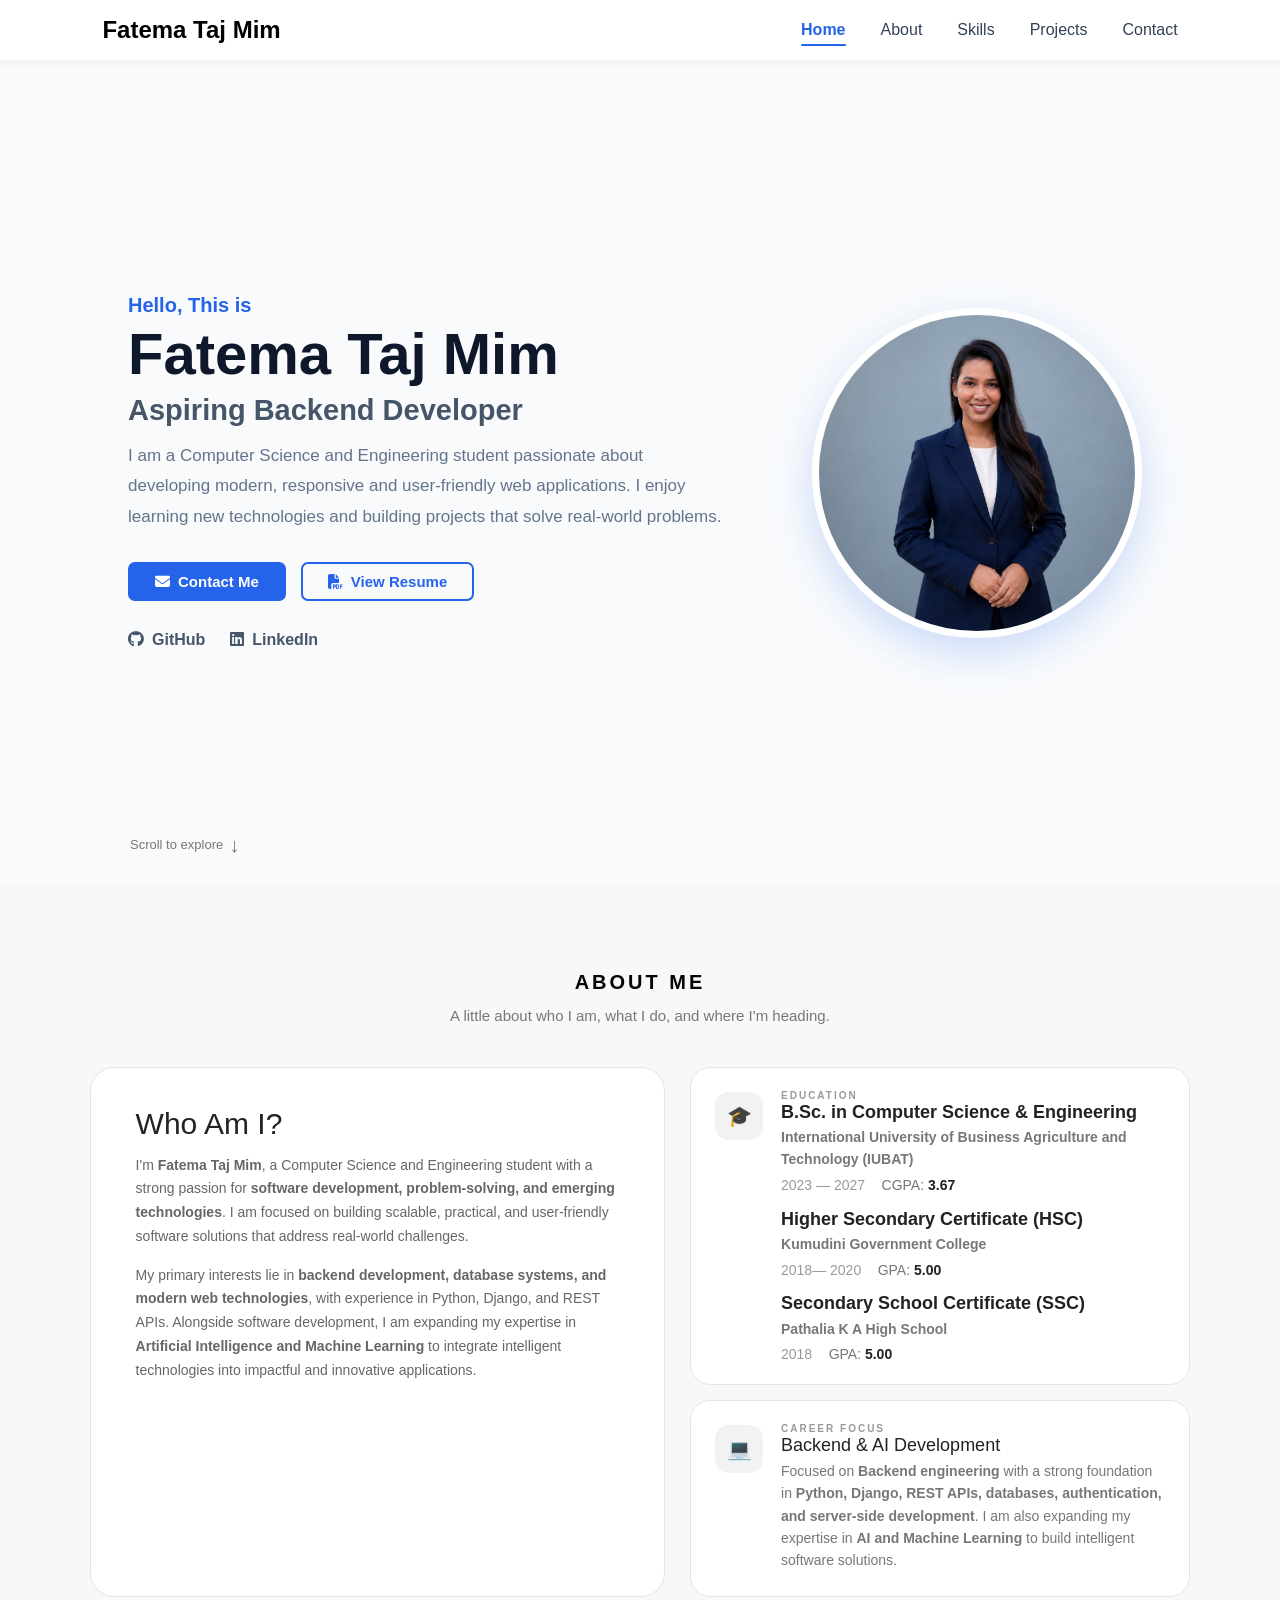
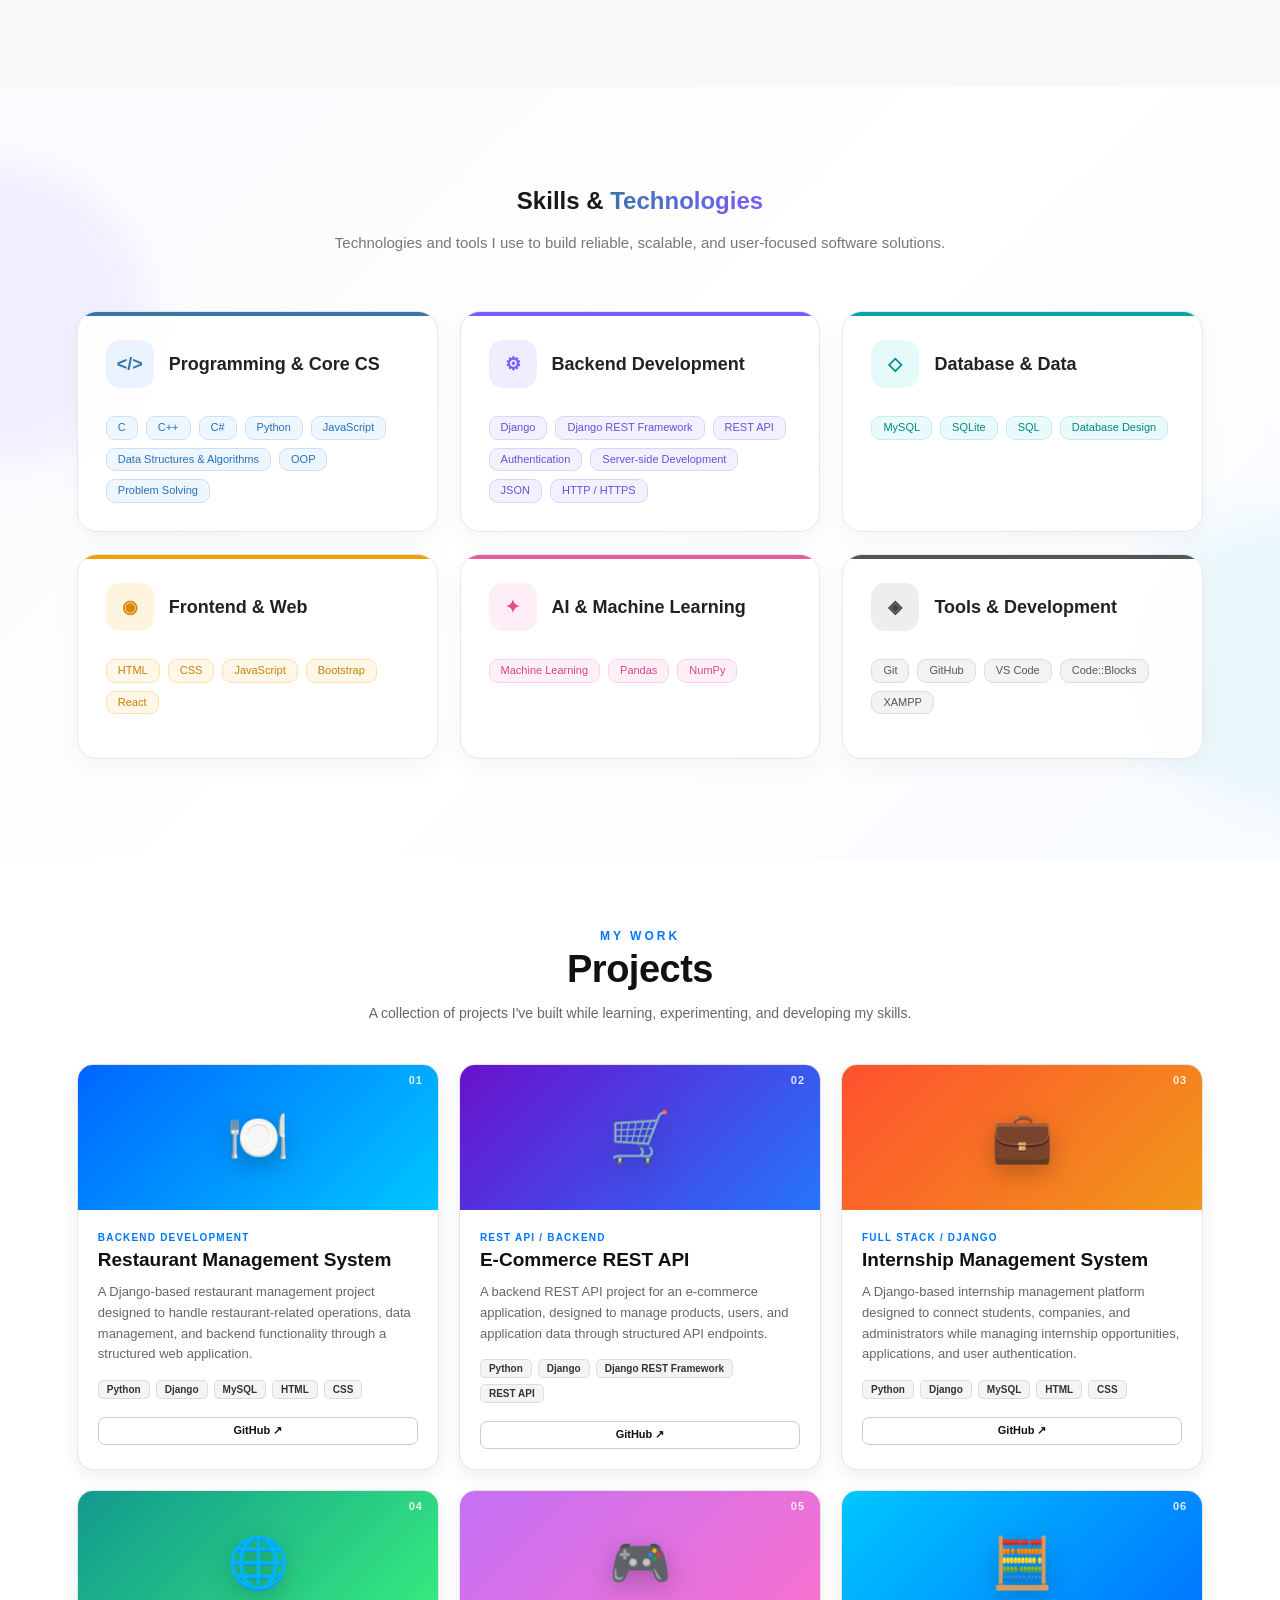
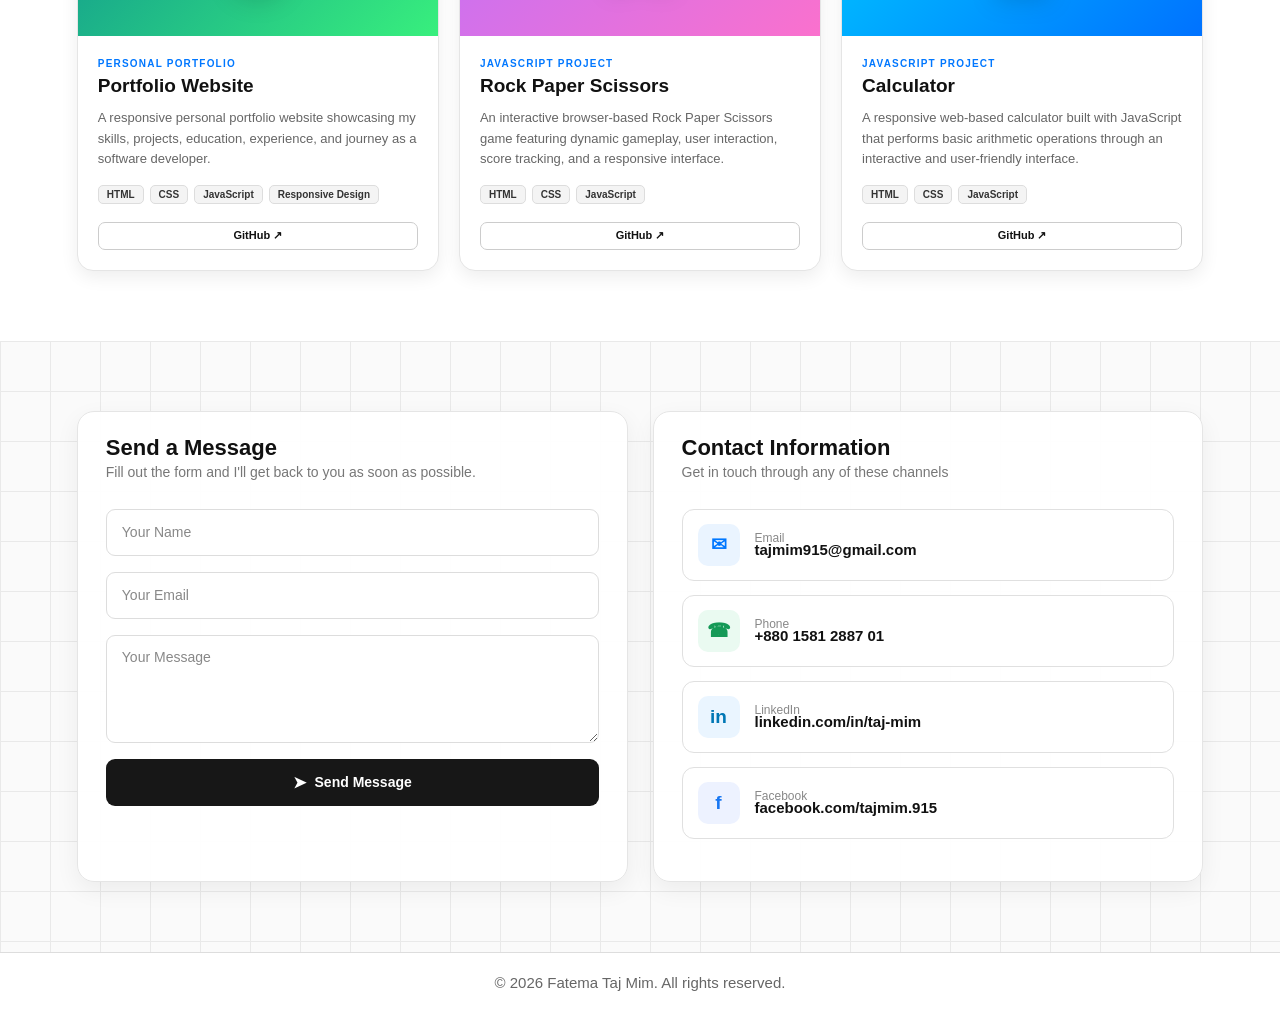
==== commit e06c65ab: "Update responsive portfolio design" ====
--- a/front.html
+++ b/front.html
@@ -196,30 +196,66 @@
                 <div class="about-details">
 
                     <!-- Education -->
-                    <div class="detail-card">
-                        <div class="detail-icon">🎓</div>
-
-                        <div>
-                            <span class="detail-label">EDUCATION</span>
-
-                            <h3>
-                                B.Sc. in Computer Science & Engineering
-                            </h3>
-
-                            <p>
-                                International University of Business Agriculture
-                                and Technology (IUBAT)
-                            </p>
-
-                            <span class="detail-year">
-                                2023 — 2027
-                            </span>
-                            <span class="CGPA">
-                                CGPA: <strong>3.67</strong>
-                            </span>
-                            
-                        </div>
-                    </div>
+<div class="detail-card">
+    <div class="detail-icon">🎓</div>
+
+    <div>
+        <span class="detail-label">EDUCATION</span>
+
+        <!-- University -->
+        <h3>
+           <b>B.Sc. in Computer Science & Engineering</b> 
+        </h3>
+
+        <p>
+           <b>International University of Business Agriculture
+            and Technology (IUBAT)</b>
+        </p>
+
+        <span class="detail-year">
+            2023 — 2027
+        </span>
+
+        <span class="CGPA">
+            CGPA: <strong>3.67</strong>
+        </span>
+
+
+        <!-- College -->
+        <h3 class="education-subtitle">
+            <b>Higher Secondary Certificate (HSC)</b>
+        </h3>
+
+        <p>
+            <b>Kumudini Government College</b>
+        </p>
+
+        <span class="detail-year">
+            2018— 2020
+        </span>
+        <span class="CGPA">
+            GPA: <strong>5.00</strong>
+        </span>
+
+
+        <!-- School -->
+        <h3 class="education-subtitle">
+            <b>Secondary School Certificate (SSC)</b>
+        </h3>
+
+        <p>
+            <b>Pathalia K A High School</b>
+        </p>
+
+        <span class="detail-year">
+            2018
+        </span>
+        <span class="CGPA">
+            GPA: <strong>5.00</strong>
+        </span>
+
+    </div>
+</div>
 
 
                     <!-- Career -->
@@ -251,8 +287,6 @@
 
     <!--  SKILLS SECTION  -->
 
-    <!-- ================= SKILLS SECTION ================= -->
-
     <section id="skills" class="skills-section">
 
         <div class="skills-container">
@@ -480,354 +514,345 @@
 
 
         <!-- Project 1 -->
-        <div class="project-card">
-
-            <div class="project-image project-blue">
-
-                <div class="project-icon">
-                    💳
-                </div>
-
-                <span class="project-number">01</span>
-
-            </div>
-
-
-            <div class="project-content">
-
-                <span class="project-category">
-                    Backend Development
-                </span>
-
-                <h3>Mobile Recharge Management System</h3>
-
-                <p>
-                    A web-based management system designed to manage
-                    mobile recharge operations, users, transactions,
-                    and recharge records efficiently.
-                </p>
-
-
-                <div class="project-tech">
-
-                    <span>Python</span>
-                    <span>Django</span>
-                    <span>MySQL</span>
-                    <span>HTML</span>
-                    <span>CSS</span>
-
-                </div>
-
-
-                <div class="project-links">
-
-                    <a href="#" class="project-btn primary-btn">
-                        Live Demo ↗
-                    </a>
-
-                    <a href="#" class="project-btn github-btn">
-                        GitHub ↗
-                    </a>
-
-                </div>
-
-            </div>
-
-        </div>
-
-
-
-        <!-- Project 2 -->
-        <div class="project-card">
-
-            <div class="project-image project-purple">
-
-                <div class="project-icon">
-                    🎓
-                </div>
-
-                <span class="project-number">02</span>
-
-            </div>
-
-
-            <div class="project-content">
-
-                <span class="project-category">
-                    Database System
-                </span>
-
-                <h3>IUBAT Student Management System</h3>
-
-                <p>
-                    A student management application for organizing
-                    student information, academic records, and
-                    database operations in a structured system.
-                </p>
-
-
-                <div class="project-tech">
-
-                    <span>Python</span>
-                    <span>Django</span>
-                    <span>MySQL</span>
-                    <span>SQL</span>
-
-                </div>
-
-
-                <div class="project-links">
-
-                    <a href="#" class="project-btn primary-btn">
-                        Live Demo ↗
-                    </a>
-
-                    <a href="#" class="project-btn github-btn">
-                        GitHub ↗
-                    </a>
-
-                </div>
-
-            </div>
-
-        </div>
-
-
-
-        <!-- Project 3 -->
-        <div class="project-card">
-
-            <div class="project-image project-orange">
-
-                <div class="project-icon">
-                    🎮
-                </div>
-
-                <span class="project-number">03</span>
-
-            </div>
-
-
-            <div class="project-content">
-
-                <span class="project-category">
-                    JavaScript Project
-                </span>
-
-                <h3>Rock Paper Scissors</h3>
-
-                <p>
-                    An interactive browser-based Rock Paper Scissors
-                    game with dynamic gameplay, user interaction,
-                    score tracking, and responsive design.
-                </p>
-
-
-                <div class="project-tech">
-
-                    <span>HTML</span>
-                    <span>CSS</span>
-                    <span>JavaScript</span>
-
-                </div>
-
-
-                <div class="project-links">
-
-                    <a href="#" class="project-btn primary-btn">
-                        Live Demo ↗
-                    </a>
-
-                    <a href="#" class="project-btn github-btn">
-                        GitHub ↗
-                    </a>
-
-                </div>
-
-            </div>
-
-        </div>
-
-
-
-        <!-- Project 4 -->
-        <div class="project-card">
-
-            <div class="project-image project-green">
-
-                <div class="project-icon">
-                    📝
-                </div>
-
-                <span class="project-number">04</span>
-
-            </div>
-
-
-            <div class="project-content">
-
-                <span class="project-category">
-                    Web Application
-                </span>
-
-                <h3>Job Application System</h3>
-
-                <p>
-                    A web-based job application system that collects
-                    applicant information and stores application data
-                    using a connected database.
-                </p>
-
-
-                <div class="project-tech">
-
-                    <span>HTML</span>
-                    <span>CSS</span>
-                    <span>PHP</span>
-                    <span>MySQL</span>
-                    <span>XAMPP</span>
-
-                </div>
-
-
-                <div class="project-links">
-
-                    <a href="#" class="project-btn primary-btn">
-                        Live Demo ↗
-                    </a>
-
-                    <a href="#" class="project-btn github-btn">
-                        GitHub ↗
-                    </a>
-
-                </div>
-
-            </div>
-
-        </div>
-
-
-
-        <!-- Project 5 -->
-        <div class="project-card">
-
-            <div class="project-image project-pink">
-
-                <div class="project-icon">
-                    🧠
-                </div>
-
-                <span class="project-number">05</span>
-
-            </div>
-
-
-            <div class="project-content">
-
-                <span class="project-category">
-                    AI / Machine Learning
-                </span>
-
-                <h3>Retinal Disease Classification</h3>
-
-                <p>
-                    A deep learning research project focused on
-                    multi-label retinal disease classification from
-                    fundus images using modern neural network models.
-                </p>
-
-
-                <div class="project-tech">
-
-                    <span>Python</span>
-                    <span>PyTorch</span>
-                    <span>EfficientNetV2</span>
-                    <span>Vision Mamba</span>
-
-                </div>
-
-
-                <div class="project-links">
-
-                    <a href="#" class="project-btn primary-btn">
-                        Research ↗
-                    </a>
-
-                    <a href="#" class="project-btn github-btn">
-                        GitHub ↗
-                    </a>
-
-                </div>
-
-            </div>
-
-        </div>
-
-
-
-        <!-- Project 6 -->
-        <div class="project-card">
-
-            <div class="project-image project-cyan">
-
-                <div class="project-icon">
-                    🌐
-                </div>
-
-                <span class="project-number">06</span>
-
-            </div>
-
-
-            <div class="project-content">
-
-                <span class="project-category">
-                    Full Stack
-                </span>
-
-                <h3>Portfolio Website</h3>
-
-                <p>
-                    A responsive personal portfolio website showcasing
-                    my skills, projects, education, experience, and
-                    journey as a developer.
-                </p>
-
-
-                <div class="project-tech">
-
-                    <span>HTML</span>
-                    <span>CSS</span>
-                    <span>JavaScript</span>
-                    <span>Responsive Design</span>
-
-                </div>
-
-
-                <div class="project-links">
-
-                    <a href="#" class="project-btn primary-btn">
-                        Live Site ↗
-                    </a>
-
-                    <a href="#" class="project-btn github-btn">
-                        GitHub ↗
-                    </a>
-
-                </div>
-
-            </div>
-
-        </div>
+    <div class="project-card">
+
+        <div class="project-image project-blue">
+
+            <div class="project-icon">
+                🍽️
+            </div>
+
+            <span class="project-number">01</span>
+
+        </div>
+
+
+        <div class="project-content">
+
+            <span class="project-category">
+                Backend Development
+            </span>
+
+            <h3>Restaurant Management System</h3>
+
+            <p>
+                A Django-based restaurant management project designed to
+                handle restaurant-related operations, data management,
+                and backend functionality through a structured web application.
+            </p>
+
+
+            <div class="project-tech">
+
+                <span>Python</span>
+                <span>Django</span>
+                <span>MySQL</span>
+                <span>HTML</span>
+                <span>CSS</span>
+
+            </div>
+
+
+        <div class="project-links">
+
+            <a href="https://github.com/Taj-mim/restaurent-djangoProject"
+               target="_blank"
+               rel="noopener noreferrer"
+               class="project-btn github-btn">
+                GitHub ↗
+            </a>
+
+        </div>
+
+    </div>
+
+</div>
+
+
+
+<!-- Project 2 -->
+<div class="project-card">
+
+    <div class="project-image project-purple">
+
+        <div class="project-icon">
+            🛒
+        </div>
+
+        <span class="project-number">02</span>
+
+    </div>
+
+
+    <div class="project-content">
+
+        <span class="project-category">
+            REST API / Backend
+        </span>
+
+        <h3>E-Commerce REST API</h3>
+
+        <p>
+            A backend REST API project for an e-commerce application,
+            designed to manage products, users, and application data
+            through structured API endpoints.
+        </p>
+
+
+        <div class="project-tech">
+
+            <span>Python</span>
+            <span>Django</span>
+            <span>Django REST Framework</span>
+            <span>REST API</span>
+
+        </div>
+
+
+        <div class="project-links">
+
+            <a href="https://github.com/Taj-mim/ecommerce-rest-api"
+               target="_blank"
+               rel="noopener noreferrer"
+               class="project-btn github-btn">
+                GitHub ↗
+            </a>
+
+        </div>
+
+    </div>
+
+</div>
+
+
+
+<!-- Project 3 -->
+<div class="project-card">
+
+    <div class="project-image project-orange">
+
+        <div class="project-icon">
+            💼
+        </div>
+
+        <span class="project-number">03</span>
+
+    </div>
+
+
+    <div class="project-content">
+
+        <span class="project-category">
+            Full Stack / Django
+        </span>
+
+        <h3>Internship Management System</h3>
+
+        <p>
+            A Django-based internship management platform designed
+            to connect students, companies, and administrators while
+            managing internship opportunities, applications, and
+            user authentication.
+        </p>
+
+
+        <div class="project-tech">
+
+            <span>Python</span>
+            <span>Django</span>
+            <span>MySQL</span>
+            <span>HTML</span>
+            <span>CSS</span>
+
+        </div>
+
+
+        <div class="project-links">
+
+            <a href="https://github.com/Taj-mim/Internship_management_System"
+               target="_blank"
+               rel="noopener noreferrer"
+               class="project-btn github-btn">
+                GitHub ↗
+            </a>
+
+        </div>
+
+    </div>
+
+</div>
+
+
+
+<!-- Project 4 -->
+<div class="project-card">
+
+    <div class="project-image project-green">
+
+        <div class="project-icon">
+            🌐
+        </div>
+
+        <span class="project-number">04</span>
+
+    </div>
+
+
+    <div class="project-content">
+
+        <span class="project-category">
+            Personal Portfolio
+        </span>
+
+        <h3>Portfolio Website</h3>
+
+        <p>
+            A responsive personal portfolio website showcasing my
+            skills, projects, education, experience, and journey
+            as a software developer.
+        </p>
+
+
+        <div class="project-tech">
+
+            <span>HTML</span>
+            <span>CSS</span>
+            <span>JavaScript</span>
+            <span>Responsive Design</span>
+
+        </div>
+
+
+        <div class="project-links">
+
+            <a href="https://github.com/Taj-mim/Portfolio-Fatema-Taj-Mim_"
+               target="_blank"
+               rel="noopener noreferrer"
+               class="project-btn github-btn">
+                GitHub ↗
+            </a>
+
+        </div>
+
+    </div>
+
+</div>
+
+
+
+<!-- Project 5 -->
+<div class="project-card">
+
+    <div class="project-image project-pink">
+
+        <div class="project-icon">
+            🎮
+        </div>
+
+        <span class="project-number">05</span>
+
+    </div>
+
+
+    <div class="project-content">
+
+        <span class="project-category">
+            JavaScript Project
+        </span>
+
+        <h3>Rock Paper Scissors</h3>
+
+        <p>
+            An interactive browser-based Rock Paper Scissors game
+            featuring dynamic gameplay, user interaction, score
+            tracking, and a responsive interface.
+        </p>
+
+
+        <div class="project-tech">
+
+            <span>HTML</span>
+            <span>CSS</span>
+            <span>JavaScript</span>
+
+        </div>
+
+
+        <div class="project-links">
+
+            <a href="https://github.com/Taj-mim/Rock-paper-scissors-"
+               target="_blank"
+               rel="noopener noreferrer"
+               class="project-btn github-btn">
+                GitHub ↗
+            </a>
+
+        </div>
+
+    </div>
+
+</div>
+
+
+
+<!-- Project 6 -->
+<div class="project-card">
+
+    <div class="project-image project-cyan">
+
+        <div class="project-icon">
+            🧮
+        </div>
+
+        <span class="project-number">06</span>
+
+    </div>
+
+
+    <div class="project-content">
+
+        <span class="project-category">
+            JavaScript Project
+        </span>
+
+        <h3>Calculator</h3>
+
+        <p>
+            A responsive web-based calculator built with JavaScript
+            that performs basic arithmetic operations through an
+            interactive and user-friendly interface.
+        </p>
+
+
+        <div class="project-tech">
+
+            <span>HTML</span>
+            <span>CSS</span>
+            <span>JavaScript</span>
+
+        </div>
+
+
+        <div class="project-links">
+
+            <a href="https://github.com/Taj-mim/Calculator"
+               target="_blank"
+               rel="noopener noreferrer"
+               class="project-btn github-btn">
+                GitHub ↗
+            </a>
+
+        </div>
+
+    </div>
+
+</div>
 
     </div>
 
 </section>
 
     <!--  CONTACT SECTION  -->
-
-    <!-- ================= CONTACT SECTION ================= -->
-<!-- ================= CONTACT SECTION ================= -->
 
 <section class="contact-section" id="contact">
 
@@ -842,7 +867,9 @@
                 Fill out the form and I'll get back to you as soon as possible.
             </p>
 
-            <form class="contact-form">
+           <form  class="contact-form" 
+                  action="https://formsubmit.co/tajmim915@gmail.com"
+                    method="POST">
 
                 <input
                     type="text"
@@ -865,6 +892,19 @@
                     required
                 ></textarea>
 
+                <input
+                    type="hidden"
+                    name="_subject"
+                    value="New Portfolio Contact Message"
+                >
+
+                <input
+                    type="hidden"
+                    name="_captcha"
+                    value="true"
+                >
+
+
                 <button type="submit" class="send-message-btn">
                     <span class="send-icon">➤</span>
                     Send Message
@@ -887,7 +927,7 @@
 
             <!-- Email -->
             <a
-                href="mailto:your.email@gmail.com"
+                href="mailto:tajmim915@gmail.com"
                 class="contact-info-item"
             >
 
@@ -922,7 +962,7 @@
 
 
            <!-- LinkedIn -->
-            <a href="https://www.linkedin.com/in/yourusername"
+            <a href="https://www.linkedin.com/in/taj-mim"
             target="_blank"
             rel="noopener noreferrer"
             class="contact-info-item">
@@ -933,14 +973,14 @@
 
                 <div class="info-text">
                     <span>LinkedIn</span>
-                    <strong>linkedin.com/in/yourusername</strong>
+                    <strong>linkedin.com/in/taj-mim</strong>
                 </div>
 
             </a>
 
 
             <!-- Facebook -->
-            <a href="https://www.facebook.com/yourusername"
+            <a href="https://www.facebook.com/tajmim.915"
             target="_blank"
             rel="noopener noreferrer"
             class="contact-info-item">
@@ -951,7 +991,7 @@
 
                 <div class="info-text">
                     <span>Facebook</span>
-                    <strong>facebook.com/yourusername</strong>
+                    <strong>facebook.com/tajmim.915</strong>
                 </div>
 
             </a>
--- a/style.css
+++ b/style.css
@@ -521,7 +521,24 @@
     color: #222;
     font-weight: 600;
 }
-
+.education-subtitle {
+    margin-top: 22px;
+    margin-bottom: 6px;
+    font-size: 18px;
+}
+
+.detail-card p {
+    margin-bottom: 8px;
+}
+
+.detail-year {
+    display: inline-block;
+    margin-right: 12px;
+}
+
+.CGPA {
+    display: inline-block;
+}
 
 /* ================= DETAIL CARDS ================= */
 
@@ -1044,8 +1061,10 @@
 
     color: #fff !important;
 }
+/* ================= PROJECTS SECTION ================= */
+
 .projects-section {
-    padding: 100px 7%;
+    padding: 70px 6%;
     background: #ffffff;
     color: #111111;
 }
@@ -1055,32 +1074,32 @@
 
 .projects-section .section-heading {
     text-align: center;
-    margin-bottom: 60px;
+    margin-bottom: 40px;
 }
 
 .projects-section .section-tag {
     display: inline-block;
-    margin-bottom: 12px;
-    font-size: 14px;
+    margin-bottom: 8px;
+    font-size: 12px;
     font-weight: 700;
-    letter-spacing: 4px;
+    letter-spacing: 3px;
     color: #0077ff;
 }
 
 .projects-section .section-heading h2 {
     margin: 0;
-    font-size: 48px;
+    font-size: 38px;
     font-weight: 800;
-    letter-spacing: -1px;
+    letter-spacing: -0.5px;
     color: #111111;
 }
 
 .projects-section .section-heading p {
-    max-width: 650px;
-    margin: 15px auto 0;
+    max-width: 580px;
+    margin: 10px auto 0;
     color: #666666;
-    font-size: 16px;
-    line-height: 1.7;
+    font-size: 14px;
+    line-height: 1.6;
 }
 
 
@@ -1089,8 +1108,8 @@
 .projects-grid {
     display: grid;
     grid-template-columns: repeat(3, 1fr);
-    gap: 28px;
-    max-width: 1250px;
+    gap: 20px;
+    max-width: 1150px;
     margin: 0 auto;
 }
 
@@ -1100,24 +1119,24 @@
 .project-card {
     background: #ffffff;
     border: 1px solid #e5e5e5;
-    border-radius: 20px;
+    border-radius: 16px;
     overflow: hidden;
-    transition: 0.35s ease;
+    transition: 0.3s ease;
     position: relative;
-    box-shadow: 0 8px 25px rgba(0, 0, 0, 0.08);
+    box-shadow: 0 6px 18px rgba(0, 0, 0, 0.07);
 }
 
 .project-card:hover {
-    transform: translateY(-10px);
+    transform: translateY(-6px);
     border-color: #cccccc;
-    box-shadow: 0 20px 45px rgba(0, 0, 0, 0.15);
+    box-shadow: 0 15px 30px rgba(0, 0, 0, 0.12);
 }
 
 
 /* ---------- PROJECT IMAGE ---------- */
 
 .project-image {
-    height: 190px;
+    height: 145px;
     display: flex;
     align-items: center;
     justify-content: center;
@@ -1126,7 +1145,7 @@
 }
 
 
-/* Colorful backgrounds */
+/* ---------- COLORFUL BACKGROUNDS ---------- */
 
 .project-blue {
     background: linear-gradient(135deg, #0066ff, #00c6ff);
@@ -1156,13 +1175,13 @@
 /* ---------- PROJECT ICON ---------- */
 
 .project-icon {
-    font-size: 65px;
-    filter: drop-shadow(0 10px 15px rgba(0, 0, 0, 0.25));
-    transition: 0.35s ease;
+    font-size: 50px;
+    filter: drop-shadow(0 7px 12px rgba(0, 0, 0, 0.25));
+    transition: 0.3s ease;
 }
 
 .project-card:hover .project-icon {
-    transform: scale(1.12) rotate(3deg);
+    transform: scale(1.08) rotate(3deg);
 }
 
 
@@ -1170,9 +1189,9 @@
 
 .project-number {
     position: absolute;
-    top: 15px;
-    right: 18px;
-    font-size: 13px;
+    top: 12px;
+    right: 15px;
+    font-size: 11px;
     font-weight: 700;
     color: rgba(255, 255, 255, 0.85);
     letter-spacing: 1px;
@@ -1182,31 +1201,31 @@
 /* ---------- PROJECT CONTENT ---------- */
 
 .project-content {
-    padding: 28px;
+    padding: 20px;
 }
 
 .project-category {
     display: inline-block;
-    margin-bottom: 10px;
+    margin-bottom: 7px;
     color: #0077ff;
-    font-size: 12px;
+    font-size: 10px;
     font-weight: 700;
-    letter-spacing: 1.5px;
+    letter-spacing: 1.2px;
     text-transform: uppercase;
 }
 
 .project-content h3 {
-    margin: 0 0 12px;
-    font-size: 22px;
+    margin: 0 0 9px;
+    font-size: 19px;
     line-height: 1.3;
     color: #111111;
 }
 
 .project-content p {
-    margin: 0 0 20px;
+    margin: 0 0 15px;
     color: #666666;
-    font-size: 14px;
-    line-height: 1.7;
+    font-size: 13px;
+    line-height: 1.6;
 }
 
 
@@ -1215,17 +1234,17 @@
 .project-tech {
     display: flex;
     flex-wrap: wrap;
-    gap: 8px;
-    margin-bottom: 25px;
+    gap: 6px;
+    margin-bottom: 18px;
 }
 
 .project-tech span {
-    padding: 6px 10px;
-    border-radius: 6px;
+    padding: 5px 8px;
+    border-radius: 5px;
     background: #f4f4f4;
     border: 1px solid #dddddd;
     color: #333333;
-    font-size: 11px;
+    font-size: 10px;
     font-weight: 600;
 }
 
@@ -1234,22 +1253,22 @@
 
 .project-links {
     display: flex;
-    gap: 10px;
+    gap: 8px;
 }
 
 .project-btn {
     flex: 1;
-    padding: 11px 14px;
-    border-radius: 8px;
+    padding: 9px 12px;
+    border-radius: 7px;
     text-align: center;
     text-decoration: none;
-    font-size: 12px;
+    font-size: 11px;
     font-weight: 700;
-    transition: 0.3s ease;
-}
-
-
-/* Live Demo */
+    transition: 0.25s ease;
+}
+
+
+/* ---------- LIVE DEMO ---------- */
 
 .primary-btn {
     background: #111111;
@@ -1262,7 +1281,7 @@
 }
 
 
-/* GitHub */
+/* ---------- GITHUB ---------- */
 
 .github-btn {
     background: transparent;
@@ -1275,6 +1294,47 @@
     color: #ffffff;
 }
 
+
+/* ================= RESPONSIVE ================= */
+
+@media (max-width: 1000px) {
+
+    .projects-grid {
+        grid-template-columns: repeat(2, 1fr);
+        gap: 18px;
+    }
+
+}
+
+
+@media (max-width: 650px) {
+
+    .projects-section {
+        padding: 55px 5%;
+    }
+
+    .projects-section .section-heading {
+        margin-bottom: 30px;
+    }
+
+    .projects-section .section-heading h2 {
+        font-size: 30px;
+    }
+
+    .projects-grid {
+        grid-template-columns: 1fr;
+        gap: 18px;
+    }
+
+    .project-image {
+        height: 135px;
+    }
+
+    .project-content {
+        padding: 18px;
+    }
+
+}
 /* =========================================================
    CONTACT SECTION
    ========================================================= */
@@ -1484,6 +1544,214 @@
 
 
 /* =========================================================
+   CONTACT SECTION
+   ========================================================= */
+
+.contact-section {
+    padding: 70px 6%;
+    background-color: #fafafa;
+
+    /* Same subtle grid background */
+    background-image:
+        linear-gradient(#e9e9e9 1px, transparent 1px),
+        linear-gradient(90deg, #e9e9e9 1px, transparent 1px);
+
+    background-size: 50px 50px;
+}
+
+
+/* =========================================================
+   CONTACT WRAPPER
+   ========================================================= */
+
+.contact-wrapper {
+    max-width: 1150px;
+    margin: 0 auto;
+
+    display: grid;
+    grid-template-columns: 1fr 1fr;
+    gap: 25px;
+}
+
+
+/* =========================================================
+   CONTACT CARD
+   ========================================================= */
+
+.contact-card {
+    background: rgba(255, 255, 255, 0.96);
+
+    border: 1px solid #e5e5e5;
+
+    border-radius: 17px;
+
+    padding: 28px;
+
+    box-shadow:
+        0 8px 24px rgba(0, 0, 0, 0.06);
+
+    transition: 0.3s ease;
+}
+
+.contact-card:hover {
+    transform: translateY(-3px);
+
+    box-shadow:
+        0 14px 30px rgba(0, 0, 0, 0.09);
+}
+
+
+/* =========================================================
+   HEADINGS
+   ========================================================= */
+
+.contact-card h2 {
+    margin: 0 0 6px;
+
+    color: #111111;
+
+    font-size: 22px;
+
+    font-weight: 700;
+}
+
+.contact-subtitle {
+    margin: 0 0 25px;
+
+    color: #777777;
+
+    font-size: 14px;
+
+    line-height: 1.6;
+}
+
+
+/* =========================================================
+   CONTACT FORM
+   ========================================================= */
+
+.contact-form {
+    display: flex;
+    flex-direction: column;
+    gap: 16px;
+}
+
+
+.contact-form input,
+.contact-form textarea {
+    width: 100%;
+
+    box-sizing: border-box;
+
+    border: 1px solid #dddddd;
+
+    border-radius: 9px;
+
+    background: #ffffff;
+
+    padding: 13px 15px;
+
+    font-family: inherit;
+
+    font-size: 14px;
+
+    color: #111111;
+
+    outline: none;
+
+    transition: 0.3s ease;
+}
+
+
+.contact-form input {
+    height: 47px;
+}
+
+
+.contact-form textarea {
+    min-height: 100px;
+
+    resize: vertical;
+}
+
+
+.contact-form input::placeholder,
+.contact-form textarea::placeholder {
+    color: #888888;
+}
+
+
+/* Input focus */
+
+.contact-form input:focus,
+.contact-form textarea:focus {
+    border-color: #222222;
+
+    box-shadow:
+        0 0 0 3px rgba(0, 0, 0, 0.05);
+}
+
+
+/* =========================================================
+   SEND BUTTON
+   ========================================================= */
+
+.send-message-btn {
+    width: 100%;
+
+    height: 47px;
+
+    border: none;
+
+    border-radius: 9px;
+
+    background: #171717;
+
+    color: #ffffff;
+
+    display: flex;
+
+    align-items: center;
+
+    justify-content: center;
+
+    gap: 9px;
+
+    font-family: inherit;
+
+    font-size: 14px;
+
+    font-weight: 600;
+
+    cursor: pointer;
+
+    transition: 0.3s ease;
+}
+
+
+.send-message-btn:hover {
+    background: #0077ff;
+
+    transform: translateY(-2px);
+
+    box-shadow:
+        0 7px 17px rgba(0, 119, 255, 0.2);
+}
+
+
+.send-icon {
+    font-size: 16px;
+
+    transition: 0.3s ease;
+}
+
+
+.send-message-btn:hover .send-icon {
+    transform: translate(3px, -3px);
+}
+
+
+/* =========================================================
    CONTACT INFORMATION ITEMS
    ========================================================= */
 
@@ -1499,17 +1767,17 @@
 
     align-items: center;
 
-    gap: 20px;
-
-    min-height: 90px;
-
-    padding: 15px 18px;
-
-    margin-bottom: 20px;
+    gap: 15px;
+
+    min-height: 72px;
+
+    padding: 11px 15px;
+
+    margin-bottom: 14px;
 
     border: 1px solid #e0e0e0;
 
-    border-radius: 15px;
+    border-radius: 12px;
 
     background: #ffffff;
 
@@ -1522,12 +1790,12 @@
 
 
 .contact-info-item:hover {
-    transform: translateX(5px);
+    transform: translateX(4px);
 
     border-color: #bdbdbd;
 
     box-shadow:
-        0 8px 20px rgba(0, 0, 0, 0.06);
+        0 6px 16px rgba(0, 0, 0, 0.06);
 }
 
 
@@ -1536,9 +1804,9 @@
    ========================================================= */
 
 .info-icon {
-    width: 48px;
-
-    height: 48px;
+    width: 42px;
+
+    height: 42px;
 
     flex-shrink: 0;
 
@@ -1548,13 +1816,13 @@
 
     justify-content: center;
 
-    border-radius: 12px;
+    border-radius: 10px;
 
     background: #f5f5f5;
 
     color: #111111;
 
-    font-size: 22px;
+    font-size: 19px;
 
     font-weight: 700;
 
@@ -1615,7 +1883,7 @@
 
     flex-direction: column;
 
-    gap: 5px;
+    gap: 3px;
 
     min-width: 0;
 }
@@ -1624,14 +1892,14 @@
 .info-text span {
     color: #888888;
 
-    font-size: 14px;
+    font-size: 12px;
 }
 
 
 .info-text strong {
     color: #111111;
 
-    font-size: 17px;
+    font-size: 15px;
 
     font-weight: 600;
 
@@ -1644,7 +1912,7 @@
    ========================================================= */
 
 .footer {
-    padding: 25px 20px;
+    padding: 18px 20px;
 
     background: #ffffff;
 
@@ -1654,7 +1922,7 @@
 
     color: #666666;
 
-    font-size: 20px;
+    font-size: 14px;
 }
 
 .footer p {
@@ -1662,86 +1930,248 @@
 }
 
 
-
 /* =========================================================
-   TABLET — MAX WIDTH 900px
+   RESPONSIVE
    ========================================================= */
 
-@media (max-width: 900px) {
-
-    /* ---------- ABOUT SECTION ---------- */
+@media (max-width: 800px) {
+
+    .contact-section {
+        padding: 55px 5%;
+    }
+
+    .contact-wrapper {
+        grid-template-columns: 1fr;
+        gap: 18px;
+    }
+
+    .contact-card {
+        padding: 22px;
+    }
+
+}
+
+
+@media (max-width: 500px) {
+
+    .contact-section {
+        padding: 45px 4%;
+    }
+
+    .contact-card {
+        padding: 18px;
+        border-radius: 14px;
+    }
+
+    .contact-card h2 {
+        font-size: 20px;
+    }
+
+    .contact-subtitle {
+        font-size: 13px;
+        margin-bottom: 20px;
+    }
+
+    .contact-info-item {
+        gap: 12px;
+        min-height: 65px;
+        padding: 9px 12px;
+    }
+
+    .info-icon {
+        width: 38px;
+        height: 38px;
+        font-size: 17px;
+    }
+
+    .info-text strong {
+        font-size: 14px;
+    }
+
+}
+
+/* =========================================================
+   FOOTER
+   ========================================================= */
+
+.footer {
+    padding: 25px 20px;
+
+    background: #ffffff;
+
+    border-top: 1px solid #dddddd;
+
+    text-align: center;
+
+    color: #666666;
+
+    font-size: 15px;
+}
+
+.footer p {
+    margin: 0;
+}
+
+
+/* =========================================================
+   RESPONSIVE DESIGN
+   Tablet → Mobile → Small Mobile
+   ========================================================= */
+
+
+/* =========================================================
+   TABLET
+   769px — 1100px
+   ========================================================= */
+
+@media (max-width: 1100px) {
+
+    /* ---------- GENERAL ---------- */
+
+    .container,
+    .about-container,
+    .projects-grid,
+    .contact-wrapper {
+        max-width: 920px;
+    }
+
+
+    /* ---------- NAVIGATION ---------- */
+
+    .navbar {
+        padding: 18px 5%;
+    }
+
+
+    /* ---------- HERO ---------- */
+
+    .hero {
+        padding: 80px 5%;
+    }
+
+    .hero h1 {
+        font-size: 52px;
+    }
+
+    .hero p {
+        font-size: 16px;
+        max-width: 650px;
+    }
+
+
+    /* ---------- ABOUT ---------- */
 
     .about-section {
-        padding: 90px 5%;
+        padding: 75px 5%;
     }
 
     .about-content {
-        grid-template-columns: 1fr;
-    }
-
-    .about-stats {
+        gap: 25px;
+    }
+
+    .about-card {
+        padding: 28px;
+    }
+
+    .detail-card {
+        padding: 22px;
+    }
+
+
+    /* ---------- SKILLS ---------- */
+
+    .skills-section {
+        padding: 75px 5%;
+    }
+
+    .skills-grid {
         grid-template-columns: repeat(2, 1fr);
-    }
-
-    .stat-item:nth-child(2) {
-        border-right: none;
-    }
-
-    .stat-item:nth-child(-n + 2) {
-        border-bottom: 1px solid #444;
-    }
-
-
-    /* ---------- HERO SECTION ---------- */
-
-    .hero {
-        padding: 60px 6%;
-        gap: 40px;
-    }
-
-    .intro h1 {
-        font-size: 45px;
-    }
-
-    .intro h2 {
-        font-size: 24px;
-    }
-
-    .image {
-        flex: 0 0 280px;
-    }
-
-    .image img {
-        width: 270px;
-        height: 270px;
-    }
-    .skills-grid {
-
-        grid-template-columns:
-            repeat(2, 1fr);
-    }
+        gap: 20px;
+    }
+
+
+    /* ---------- PROJECTS ---------- */
+
+    .projects-section {
+        padding: 70px 5%;
+    }
+
     .projects-grid {
         grid-template-columns: repeat(2, 1fr);
-    }
+        gap: 20px;
+    }
+
+    .project-image {
+        height: 145px;
+    }
+
+    .project-content {
+        padding: 20px;
+    }
+
+
+    /* ---------- CONTACT ---------- */
+
+    .contact-section {
+        padding: 70px 5%;
+    }
+
+    .contact-wrapper {
+        grid-template-columns: 1fr 1fr;
+        gap: 20px;
+    }
+
+    .contact-card {
+        padding: 25px;
+    }
+
 }
 
 
 /* =========================================================
-   MOBILE — MAX WIDTH 700px
+   MOBILE
+   481px — 768px
    ========================================================= */
 
-@media (max-width: 700px) {
-
-    /* ---------- NAVBAR ---------- */
+@media (max-width: 768px) {
+
+    /* ---------- GENERAL ---------- */
+
+    body {
+        overflow-x: hidden;
+    }
+
+
+    /* ---------- SECTION HEADINGS ---------- */
+
+    .section-heading {
+        margin-bottom: 35px;
+    }
+
+    .section-heading h2,
+    .projects-section .section-heading h2 {
+        font-size: 32px;
+    }
+
+    .section-heading p,
+    .projects-section .section-heading p {
+        font-size: 14px;
+        max-width: 520px;
+    }
+
+    .section-tag,
+    .projects-section .section-tag {
+        font-size: 11px;
+        letter-spacing: 2.5px;
+    }
+
+
+    /* =====================================================
+       NAVIGATION
+       ===================================================== */
 
     .navbar {
-        padding: 20px 5%;
-        flex-direction: column;
-        gap: 15px;
-    }
-
-    .logo a {
-        font-size: 22px;
+        padding: 15px 5%;
     }
 
     .nav-links {
@@ -1749,92 +2179,55 @@
     }
 
     .nav-links a {
-        font-size: 14px;
-    }
-
-
-    /* ---------- HERO ---------- */
+        font-size: 13px;
+    }
+
+
+    /* =====================================================
+       HERO
+       ===================================================== */
 
     .hero {
-        padding: 60px 5%;
-        flex-direction: column-reverse;
+        padding: 75px 6% 65px;
         text-align: center;
     }
 
-    .image {
-        flex: none;
-    }
-
-    .image img {
-        width: 240px;
-        height: 240px;
-    }
-
-    .intro {
-        max-width: 100%;
-    }
-
-    .intro h1 {
-        font-size: 40px;
-    }
-
-    .intro h2 {
-        font-size: 22px;
-    }
-
-    .greeting {
-        font-size: 18px;
-    }
-
-    .description {
+    .hero h1 {
+        font-size: 42px;
+        line-height: 1.15;
+    }
+
+    .hero p {
         font-size: 15px;
+        line-height: 1.7;
     }
 
     .hero-buttons {
         justify-content: center;
         flex-wrap: wrap;
-    }
-
-    .social-links {
-        justify-content: center;
-    }
-
-    .scroll-explore {
-        left: 20px;
-        bottom: 20px;
-        font-size: 11px;
-        gap: 5px;
-    }
-
-    .scroll-explore .arrow {
-        font-size: 17px;
-    }
-
-
-    /* ---------- ABOUT SECTION ---------- */
+        gap: 10px;
+    }
+
+
+    /* =====================================================
+       ABOUT
+       ===================================================== */
 
     .about-section {
-        padding: 80px 20px;
-    }
-
-    .section-heading {
-        margin-bottom: 45px;
-    }
-
-    .section-heading h2 {
-        font-size: 36px;
-    }
-
-    .section-heading p {
-        font-size: 14px;
+        padding: 65px 5%;
+    }
+
+    .about-content {
+        grid-template-columns: 1fr;
+        gap: 18px;
     }
 
     .about-card {
-        padding: 30px 25px;
+        padding: 24px;
     }
 
     .about-card h3 {
-        font-size: 25px;
+        font-size: 21px;
     }
 
     .about-card p {
@@ -1842,12 +2235,14 @@
         line-height: 1.7;
     }
 
+    .about-details {
+        display: grid;
+        grid-template-columns: 1fr 1fr;
+        gap: 15px;
+    }
+
     .detail-card {
-        padding: 22px;
-    }
-
-    .detail-card:hover {
-        transform: translateY(-4px);
+        padding: 18px;
     }
 
     .detail-card h3 {
@@ -1858,179 +2253,538 @@
         font-size: 13px;
     }
 
-    .about-stats {
+    .detail-icon {
+        font-size: 22px;
+    }
+
+
+    /* =====================================================
+       SKILLS
+       ===================================================== */
+
+    .skills-section {
+        padding: 65px 5%;
+    }
+
+    .skills-grid {
         grid-template-columns: repeat(2, 1fr);
-        border-radius: 18px;
-    }
-
-    .stat-item {
-        padding: 25px 10px;
-    }
-
-    .stat-item strong {
-        font-size: 25px;
-    }
-
-    .stat-item span {
+        gap: 15px;
+    }
+
+    .skill-card {
+        padding: 20px;
+    }
+
+    .skill-card h3 {
+        font-size: 17px;
+    }
+
+    .skill-tags {
+        gap: 6px;
+    }
+
+    .skill-tags span {
+        padding: 5px 8px;
+        font-size: 11px;
+    }
+
+
+    /* =====================================================
+       PROJECTS
+       ===================================================== */
+
+    .projects-section {
+        padding: 65px 5%;
+    }
+
+    .projects-grid {
+        grid-template-columns: 1fr 1fr;
+        gap: 16px;
+    }
+
+    .project-image {
+        height: 130px;
+    }
+
+    .project-icon {
+        font-size: 45px;
+    }
+
+    .project-number {
+        top: 10px;
+        right: 12px;
+        font-size: 10px;
+    }
+
+    .project-content {
+        padding: 17px;
+    }
+
+    .project-category {
         font-size: 9px;
-    }
+        letter-spacing: 1px;
+    }
+
+    .project-content h3 {
+        font-size: 17px;
+        margin-bottom: 8px;
+    }
+
+    .project-content p {
+        font-size: 12px;
+        line-height: 1.55;
+        margin-bottom: 13px;
+    }
+
+    .project-tech {
+        gap: 5px;
+        margin-bottom: 15px;
+    }
+
+    .project-tech span {
+        padding: 4px 7px;
+        font-size: 9px;
+    }
+
+    .project-links {
+        gap: 6px;
+    }
+
+    .project-btn {
+        padding: 8px 9px;
+        font-size: 10px;
+    }
+
+
+    /* =====================================================
+       CONTACT
+       ===================================================== */
+
+    .contact-section {
+        padding: 65px 5%;
+    }
+
+    .contact-wrapper {
+        grid-template-columns: 1fr;
+        gap: 18px;
+    }
+
+    .contact-card {
+        padding: 22px;
+        border-radius: 15px;
+    }
+
+    .contact-card h2 {
+        font-size: 21px;
+    }
+
+    .contact-subtitle {
+        font-size: 13px;
+        margin-bottom: 20px;
+    }
+
+    .contact-form {
+        gap: 14px;
+    }
+
+    .contact-form input {
+        height: 45px;
+    }
+
+    .contact-form input,
+    .contact-form textarea {
+        padding: 12px 14px;
+        font-size: 13px;
+    }
+
+    .contact-form textarea {
+        min-height: 100px;
+    }
+
+    .send-message-btn {
+        height: 45px;
+        font-size: 13px;
+    }
+
+    .contact-info-item {
+        min-height: 65px;
+        gap: 12px;
+        padding: 10px 12px;
+        margin-bottom: 10px;
+    }
+
+    .info-icon {
+        width: 40px;
+        height: 40px;
+        font-size: 18px;
+        border-radius: 9px;
+    }
+
+    .info-text span {
+        font-size: 11px;
+    }
+
+    .info-text strong {
+        font-size: 14px;
+    }
+
+
+    /* =====================================================
+       FOOTER
+       ===================================================== */
+
+    .footer {
+        padding: 17px 15px;
+        font-size: 13px;
+    }
+
+}
+
+
+/* =========================================================
+   SMALL MOBILE
+   320px — 480px
+   ========================================================= */
+
+@media (max-width: 480px) {
+
+    /* ---------- SECTION ---------- */
+
+    .section-heading {
+        margin-bottom: 28px;
+    }
+
+    .section-heading h2,
+    .projects-section .section-heading h2 {
+        font-size: 27px;
+    }
+
+    .section-heading p,
+    .projects-section .section-heading p {
+        font-size: 13px;
+        line-height: 1.6;
+    }
+
+
+    /* =====================================================
+       NAVIGATION
+       ===================================================== */
+
+    .navbar {
+        padding: 13px 4%;
+    }
+
+    .logo {
+        font-size: 19px;
+    }
+
+    .nav-links {
+        gap: 10px;
+    }
+
+    .nav-links a {
+        font-size: 11px;
+    }
+
+
+    /* =====================================================
+       HERO
+       ===================================================== */
+
+    .hero {
+        padding: 60px 5% 50px;
+    }
+
+    .hero h1 {
+        font-size: 34px;
+    }
+
+    .hero p {
+        font-size: 13px;
+        line-height: 1.65;
+    }
+
+    .hero-buttons {
+        width: 100%;
+        flex-direction: column;
+        align-items: stretch;
+    }
+
+    .hero-buttons a {
+        width: 100%;
+        box-sizing: border-box;
+        text-align: center;
+    }
+
+
+    /* =====================================================
+       ABOUT
+       ===================================================== */
+
+    .about-section {
+        padding: 55px 4%;
+    }
+
+    .about-content {
+        grid-template-columns: 1fr;
+    }
+
+    .about-card {
+        padding: 19px;
+        border-radius: 14px;
+    }
+
+    .about-card h3 {
+        font-size: 19px;
+    }
+
+    .about-card p {
+        font-size: 13px;
+    }
+
+    .about-details {
+        grid-template-columns: 1fr;
+        gap: 12px;
+    }
+
+    .detail-card {
+        padding: 16px;
+    }
+
+    .detail-card h3 {
+        font-size: 15px;
+    }
+
+    .detail-card p {
+        font-size: 12px;
+    }
+
+
+    /* =====================================================
+       SKILLS
+       ===================================================== */
+
     .skills-section {
-
-        padding: 75px 20px;
-    }
-
-
-    .skills-heading {
-
-        margin-bottom: 40px;
-    }
-
-
-    .skills-heading h2 {
-
-        font-size: 32px;
-    }
-
-
-    .skills-heading p {
-
-        font-size: 14px;
-    }
-
+        padding: 55px 4%;
+    }
 
     .skills-grid {
-
         grid-template-columns: 1fr;
-
-        gap: 16px;
-    }
-
+        gap: 12px;
+    }
 
     .skill-card {
-
-        min-height: 0;
-
-        padding: 24px;
-    }
-
+        padding: 17px;
+    }
 
     .skill-card h3 {
-
-        font-size: 17px;
-    }
-
+        font-size: 16px;
+    }
 
     .skill-tags span {
-
+        padding: 5px 8px;
         font-size: 10px;
-
-        padding: 6px 9px;
-    }
-    
+    }
+
+
+    /* =====================================================
+       PROJECTS
+       ===================================================== */
+
     .projects-section {
-        padding: 80px 5%;
-    }
-
-    .projects-section .section-heading {
-        margin-bottom: 45px;
-    }
-
-    .projects-section .section-heading h2 {
-        font-size: 38px;
-    }
-
-    .projects-section .section-heading p {
-        font-size: 14px;
+        padding: 55px 4%;
     }
 
     .projects-grid {
         grid-template-columns: 1fr;
-        gap: 22px;
+        gap: 15px;
+    }
+
+    .project-card {
+        border-radius: 14px;
     }
 
     .project-image {
-        height: 180px;
+        height: 135px;
+    }
+
+    .project-icon {
+        font-size: 48px;
     }
 
     .project-content {
-        padding: 24px;
+        padding: 18px;
+    }
+
+    .project-category {
+        font-size: 9px;
     }
 
     .project-content h3 {
-        font-size: 20px;
-    }
-
+        font-size: 18px;
+    }
+
+    .project-content p {
+        font-size: 13px;
+        line-height: 1.6;
+    }
+
+    .project-tech span {
+        font-size: 10px;
+        padding: 5px 7px;
+    }
+
+    .project-btn {
+        padding: 9px 10px;
+        font-size: 10px;
+    }
+
+
+    /* =====================================================
+       CONTACT
+       ===================================================== */
+
+    .contact-section {
+        padding: 55px 4%;
+    }
+
+    .contact-wrapper {
+        gap: 14px;
+    }
+
+    .contact-card {
+        padding: 18px;
+        border-radius: 14px;
+    }
+
+    .contact-card h2 {
+        font-size: 19px;
+    }
+
+    .contact-subtitle {
+        font-size: 12px;
+        line-height: 1.6;
+    }
+
+    .contact-form {
+        gap: 12px;
+    }
+
+    .contact-form input {
+        height: 43px;
+    }
+
+    .contact-form input,
+    .contact-form textarea {
+        font-size: 13px;
+        padding: 11px 12px;
+        border-radius: 8px;
+    }
+
+    .contact-form textarea {
+        min-height: 95px;
+    }
+
+    .send-message-btn {
+        height: 43px;
+        font-size: 13px;
+        border-radius: 8px;
+    }
+
+    .contact-info-item {
+        min-height: 60px;
+        padding: 8px 10px;
+        gap: 10px;
+    }
+
+    .info-icon {
+        width: 36px;
+        height: 36px;
+        font-size: 16px;
+    }
+
+    .info-text {
+        gap: 2px;
+    }
+
+    .info-text span {
+        font-size: 10px;
+    }
+
+    .info-text strong {
+        font-size: 13px;
+    }
+
+
+    /* =====================================================
+       FOOTER
+       ===================================================== */
+
+    .footer {
+        padding: 15px 10px;
+        font-size: 12px;
+    }
 
 }
 
 
 /* =========================================================
-   SMALL MOBILE — MAX WIDTH 450px
+   EXTRA SMALL DEVICES
+   Below 360px
    ========================================================= */
 
-@media (max-width: 450px) {
-
-    /* ---------- NAVBAR ---------- */
+@media (max-width: 360px) {
+
+    .navbar {
+        padding: 12px 3%;
+    }
+
+    .logo {
+        font-size: 17px;
+    }
 
     .nav-links {
-        gap: 12px;
+        gap: 7px;
     }
 
     .nav-links a {
-        font-size: 13px;
-    }
-
-
-    /* ---------- HERO ---------- */
-
-    .image img {
-        width: 200px;
-        height: 200px;
-    }
-
-    .intro h1 {
-        font-size: 34px;
-    }
-
-    .intro h2 {
-        font-size: 20px;
-    }
-
-    .hero-buttons {
-        flex-direction: column-reverse;
-        align-items: center;
-    }
-
-    .btn {
-        width: 100%;
-        max-width: 220px;
-    }
-
-
-    /* ---------- ABOUT ---------- */
-
-    .about-section {
-        padding: 70px 15px;
-    }
-
-    .about-card {
-        padding: 25px 20px;
-    }
-
-    .detail-card {
-        padding: 20px;
-    }
-
-    .stat-item {
-        padding: 22px 8px;
-    }
-
-    .stat-item strong {
-        font-size: 22px;
-    }
-
-    .stat-item span {
-        font-size: 8px;
-    }
-    
+        font-size: 10px;
+    }
+
+
+    .hero h1 {
+        font-size: 30px;
+    }
+
+
+    .projects-section,
+    .about-section,
+    .skills-section,
+    .contact-section {
+        padding-left: 3.5%;
+        padding-right: 3.5%;
+    }
+
+
+    .project-content {
+        padding: 15px;
+    }
+
+    .project-content h3 {
+        font-size: 17px;
+    }
+
+    .project-content p {
+        font-size: 12px;
+    }
+
+
+    .contact-card {
+        padding: 15px;
+    }
+
+    .info-text strong {
+        font-size: 12px;
+    }
+
 }
